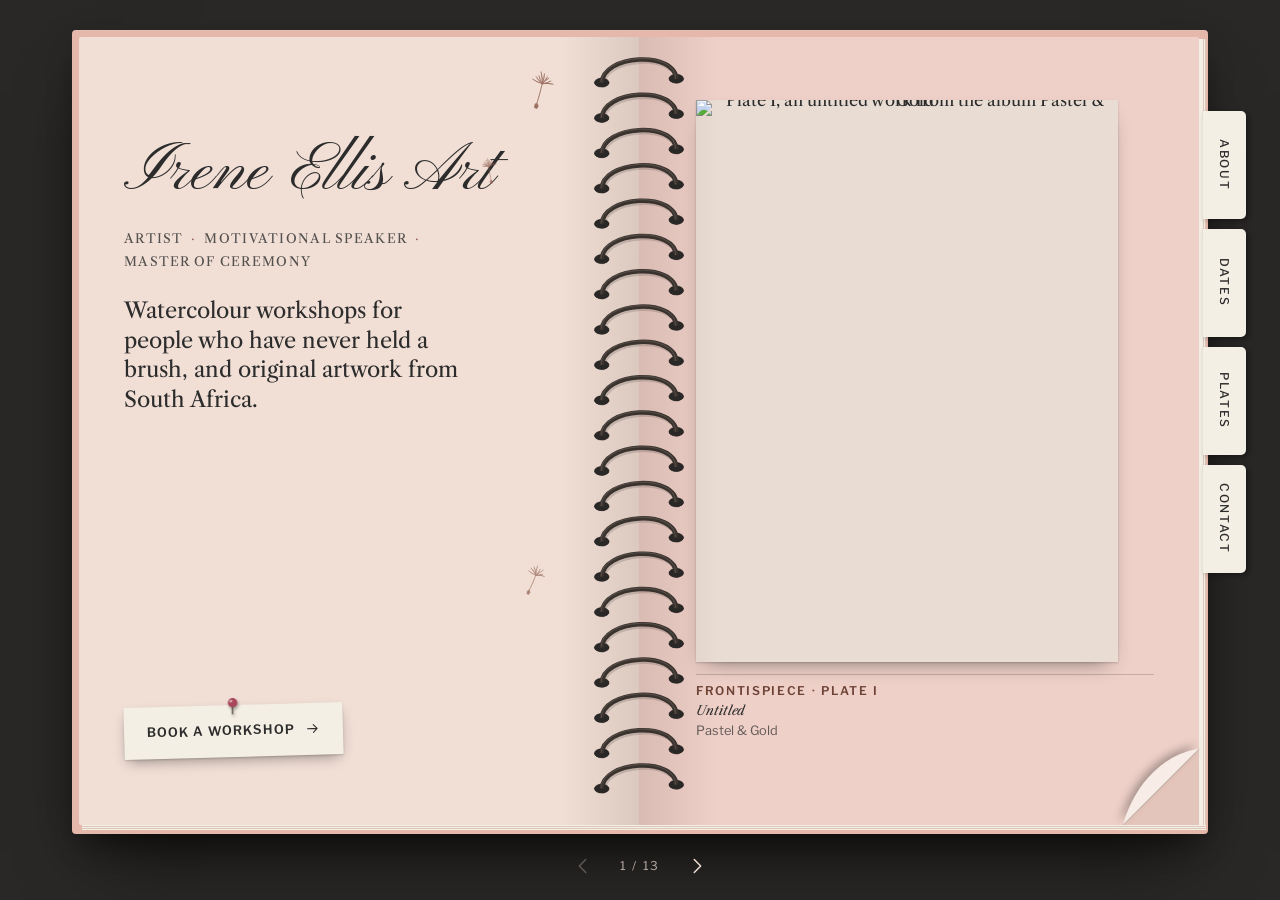
==== index.html @ e1ef3272 "Contact: the Facebook circle shows the card's lettering, not a smudge images/facebook-profile.png is" ====
<!DOCTYPE html>
<html lang="en">
  <head>
    <meta charset="UTF-8" />
    <meta name="viewport" content="width=device-width, initial-scale=1.0" />
    <title>Irene Ellis Art — Watercolour workshops and original art</title>
    <!-- What search engines and link previews show. The description is the
         one line a stranger reads before deciding to click, so it says what
         Irene offers, not just her name. -->
    <meta
      name="description"
      content="Irene Ellis is a South African artist offering beginner-friendly watercolour workshops and original artwork. See upcoming dates and book your place."
    />
    <!-- The browser's own bars take this colour on phones. The site is a
         sketchbook lying on a dark board, so the bars match the board. -->
    <meta name="theme-color" content="#2a2826" />
    <!-- ABSOLUTE ADDRESSES — the canonical link below, and og:url and og:image
         further down, spell out the site's full web address. They have to:
         a sharing preview (WhatsApp, Facebook) is built by another server,
         which cannot resolve a relative path. If the site ever moves to a
         custom domain or another host, change all four (the
         twitter:image copy too). -->
    <link rel="canonical" href="https://xellis-cs.github.io/stiaan-irene-site/" />

    <!-- Link preview card (WhatsApp, Facebook, Instagram DMs, iMessage all read
         these "Open Graph" tags; X/Twitter reads its own copies). The image
         has to be a FULL address — a relative path shows up blank in a chat. -->
    <meta property="og:type" content="website" />
    <meta property="og:site_name" content="Irene Ellis Art" />
    <meta property="og:title" content="Irene Ellis Art — Watercolour workshops and original art" />
    <meta
      property="og:description"
      content="Beginner-friendly watercolour workshops and original artwork by South African artist Irene Ellis. See upcoming dates and book your place."
    />
    <meta property="og:url" content="https://xellis-cs.github.io/stiaan-irene-site/" />
    <meta property="og:image" content="https://xellis-cs.github.io/stiaan-irene-site/images/irene-ellis.jpg" />
    <meta property="og:image:alt" content="Portrait of Irene Ellis" />
    <meta name="twitter:card" content="summary_large_image" />
    <meta name="twitter:title" content="Irene Ellis Art — Watercolour workshops and original art" />
    <meta
      name="twitter:description"
      content="Beginner-friendly watercolour workshops and original artwork by South African artist Irene Ellis."
    />
    <meta name="twitter:image" content="https://xellis-cs.github.io/stiaan-irene-site/images/irene-ellis.jpg" />

    <!-- Browser-tab icon: one dandelion seed (the same shape as the #seed
         symbol below), written straight into the page as an SVG so there is
         no extra file to fetch — and no 404 for a missing favicon.ico. The
         strokes are thicker than the page's so it still reads at 16px. -->
    <link
      rel="icon"
      type="image/svg+xml"
      href="data:image/svg+xml,%3Csvg xmlns='http://www.w3.org/2000/svg' viewBox='0 0 40 56'%3E%3Cg fill='none' stroke='%238f5f50' stroke-width='2.6' stroke-linecap='round'%3E%3Cline x1='20' y1='48' x2='20' y2='20'/%3E%3Cline x1='20' y1='20' x2='5' y2='14.5'/%3E%3Cline x1='20' y1='20' x2='7.4' y2='10.2'/%3E%3Cline x1='20' y1='20' x2='10.8' y2='6.9'/%3E%3Cline x1='20' y1='20' x2='15' y2='4.8'/%3E%3Cline x1='20' y1='20' x2='20' y2='4'/%3E%3Cline x1='20' y1='20' x2='25' y2='4.8'/%3E%3Cline x1='20' y1='20' x2='29.2' y2='6.9'/%3E%3Cline x1='20' y1='20' x2='32.6' y2='10.2'/%3E%3Cline x1='20' y1='20' x2='35' y2='14.5'/%3E%3C/g%3E%3Cellipse cx='20' cy='51' rx='3.4' ry='4.6' fill='%238f5f50'/%3E%3C/svg%3E"
    />

    <!-- Three typefaces, three jobs (see style.css ":root"): Pinyon Script for
         the wordmark and the spread titles, Libre Caslon Text for everything
         that is read, Libre Franklin for the labels and controls. Only the
         weights the page actually uses are asked for. -->
    <link rel="preconnect" href="https://fonts.googleapis.com" />
    <link rel="preconnect" href="https://fonts.gstatic.com" crossorigin />
    <link
      href="https://fonts.googleapis.com/css2?family=Libre+Caslon+Text:ital,wght@0,400;0,700;1,400&family=Libre+Franklin:wght@400;500;600&family=Pinyon+Script&display=swap"
      rel="stylesheet"
    />
    <!-- Plate I is the one picture in the first view, so the browser is told
         about it before any script runs. It is the first file of the first
         album in gallery-data.js; if that list changes, change this too (a
         stale preload only wastes one request, it breaks nothing). -->
    <link rel="preload" as="image" href="images/portfolio/Category%201/download.jpg" />
    <!-- Until book.js has run, only the title spread is drawn. On a slow
         connection the styles can arrive seconds before the scripts, and
         without this every page would paint on top of every other for that
         while. Only pages book.js has not yet marked (no data-state) are
         held back, and only when scripts are on (html.js), so the no-script
         layout below is untouched. -->
    <style>
      .js .page:not([data-state]) { display: none; }
      .js #title .page:not([data-state]) { display: block; }
    </style>
    <link rel="stylesheet" href="style.css" />
    <!-- Marks the page as "JavaScript is on" before anything is drawn. The
         book layout (one spread at a time, pages that turn) only applies to
         html.js; without JavaScript the same pages simply stack down the
         screen as readable content. Doing it here, not in book.js, stops the
         stacked layout flashing for a moment before the book appears. -->
    <script>document.documentElement.classList.add("js");</script>
  </head>
  <body>
    <!-- For keyboard and screen-reader users: the first Tab press offers a
         jump straight to the page index (the tabs). Invisible until focused. -->
    <a class="skip-link" href="#book-index">Skip to the page index</a>

    <!-- ===================================================================
         SHARED DRAWINGS — the shapes drawn once and re-used with <use>:
         · #seed-1/2/3  three dandelion seeds, the only ornament in the book
         · #coilRing  one ring of the wire coil that runs down the gutter
                      (the centre of the open book) on a computer
         · #bindRing  one ring of the coil as seen along the left edge of a
                      single page (phones). Hand-tuned; edit it right here.
         The svg is zero-size so it takes no room on the page.
         =================================================================== -->
    <svg class="defs" width="0" height="0" aria-hidden="true" focusable="false">
      <defs>
        <!-- Three dandelion seeds, each drawn by hand: the filaments curve,
             differ in length and number, and the stems bow a little, so the
             three on the title page are three seeds and not one stamp. -->
        <symbol id="seed-1" viewBox="0 0 40 56" overflow="visible">
          <ellipse cx="20" cy="52" rx="2.3" ry="3.8" transform="rotate(-6 20 52)" />
          <path d="M20,48 Q 20.8,34 20.5,20" />
          <path d="M20.5,20 Q 12.4,19.7 6.2,17.1" />
          <path d="M20.5,20 Q 13.9,17.3 10.2,12.8" />
          <path d="M20.5,20 Q 15.8,15.2 13.4,10.3" />
          <path d="M20.5,20 Q 19.0,11.0 15.1,4.5" />
          <path d="M20.5,20 Q 21.9,12.3 20.2,6.0" />
          <path d="M20.5,20 Q 24.0,14.4 25.1,9.1" />
          <path d="M20.5,20 Q 23.3,14.1 27.4,10.6" />
          <path d="M20.5,20 Q 27.2,17.8 31.3,13.6" />
          <path d="M20.5,20 Q 28.3,16.7 35.3,16.9" />
        </symbol>
        <symbol id="seed-2" viewBox="0 0 40 56" overflow="visible">
          <ellipse cx="20" cy="52" rx="2.3" ry="3.8" transform="rotate(5 20 52)" />
          <path d="M20,48 Q 18.9,34 19.3,20" />
          <path d="M19.3,20 Q 12.8,17.9 7.2,17.8" />
          <path d="M19.3,20 Q 13.7,14.8 7.4,13.7" />
          <path d="M19.3,20 Q 13.7,16.4 10.2,12.2" />
          <path d="M19.3,20 Q 16.5,12.7 11.3,8.7" />
          <path d="M19.3,20 Q 18.8,11.8 15.7,5.7" />
          <path d="M19.3,20 Q 20.6,10.7 19.0,3.1" />
          <path d="M19.3,20 Q 22.4,12.9 22.2,6.5" />
          <path d="M19.3,20 Q 25.0,13.7 27.4,7.0" />
          <path d="M19.3,20 Q 25.9,16.1 29.4,11.0" />
          <path d="M19.3,20 Q 25.6,15.0 32.1,13.7" />
          <path d="M19.3,20 Q 28.0,16.9 35.5,16.5" />
        </symbol>
        <symbol id="seed-3" viewBox="0 0 40 56" overflow="visible">
          <ellipse cx="20" cy="52" rx="2.3" ry="3.8" transform="rotate(-3 20 52)" />
          <path d="M20,48 Q 21.4,34 20.8,20" />
          <path d="M20.8,20 Q 12.7,20.6 6.5,17.6" />
          <path d="M20.8,20 Q 15.2,13.9 8.7,11.8" />
          <path d="M20.8,20 Q 18.1,12.2 12.8,7.9" />
          <path d="M20.8,20 Q 17.8,11.6 17.6,4.2" />
          <path d="M20.8,20 Q 24.4,13.7 24.1,7.6" />
          <path d="M20.8,20 Q 26.4,13.4 29.5,7.0" />
          <path d="M20.8,20 Q 27.3,18.4 31.0,14.2" />
          <path d="M20.8,20 Q 28.3,16.4 35.2,16.4" />
        </symbol>
        <!-- The pin that holds a paper slip: a rose-red head with a catch
             of light, and the needle. Used on the title page's slip, the back
             page's slip and the booking slip, so all three are one object.
             (Its colours are set by the styles on .slip__pin / .loose__pin;
             the parts inside are reached through the inherited fill/stroke
             and the classes written here.) -->
        <symbol id="pin" viewBox="0 0 24 24" overflow="visible">
          <circle class="pin__head" cx="12" cy="9" r="5.5" />
          <circle class="pin__light" cx="10" cy="7.2" r="1.6" />
          <line class="pin__needle" x1="12" y1="14.5" x2="12" y2="22" />
        </symbol>
        <!-- One turn of the spiral: a punched hole in each page, through to
             the dark board, and the charcoal wire arching over the gutter
             between them and down into each hole. The wire leaves the left
             hole a little lower than it enters the right one, so a column of
             these reads as one continuous helix. -->
        <symbol id="coilRing" viewBox="0 0 120 40" overflow="visible">
          <defs>
            <!-- the lower lip of each hole, drawn again over the wire -->
            <clipPath id="holeLipL"><rect x="13" y="25" width="18" height="6" /></clipPath>
            <clipPath id="holeLipR"><rect x="89" y="21" width="18" height="6" /></clipPath>
          </defs>
          <!-- the wire's shadow on the paper (under the holes, so none of it
               falls across them) -->
          <path d="M22,26 C 22,-4 98,-8 98,22" transform="translate(1.2,2.2)" fill="none" stroke="#000" stroke-width="4.6" stroke-linecap="round" opacity="0.14" />
          <!-- the punched holes: through the paper to the dark board, with a
               hair of shade where the paper's edge turns down -->
          <ellipse class="coil-hole" cx="22" cy="25" rx="7.5" ry="4.6" fill="#2a2826" />
          <ellipse class="coil-hole" cx="98" cy="21" rx="7.5" ry="4.6" fill="#2a2826" />
          <ellipse class="coil-rim" cx="22" cy="25" rx="7.5" ry="4.6" fill="none" stroke="#000" stroke-width="1" opacity="0.35" />
          <ellipse class="coil-rim" cx="98" cy="21" rx="7.5" ry="4.6" fill="none" stroke="#000" stroke-width="1" opacity="0.35" />
          <!-- the wire, arching over the gutter and down into each hole -->
          <path class="coil-wire" d="M22,26 C 22,-4 98,-8 98,22" fill="none" stroke="#3a322d" stroke-width="4.6" stroke-linecap="round" />
          <path class="coil-light" d="M22,26 C 22,-4 98,-8 98,22" fill="none" stroke="#6b615b" stroke-width="1.2" stroke-linecap="round" opacity="0.55" transform="translate(-0.6,-1)" />
          <!-- the holes' lower lips over the wire: it goes down into the
               hole and is gone behind the page -->
          <ellipse class="coil-hole" cx="22" cy="25" rx="7.5" ry="4.6" fill="#2a2826" clip-path="url(#holeLipL)" />
          <ellipse class="coil-hole" cx="98" cy="21" rx="7.5" ry="4.6" fill="#2a2826" clip-path="url(#holeLipR)" />
        </symbol>
        <!-- The edge-on ring for a single page: the hole and the wire that
             runs off the edge of the page (it is clipped there). Drawn for a
             right-hand edge; the phone layout flips it for the left edge. -->
        <symbol id="bindRing" viewBox="0 0 150 66" overflow="visible">
          <defs>
            <clipPath id="aboveBottom">
              <rect x="-40" y="-40" width="240" height="89.6" />
            </clipPath>
            <clipPath id="bindLip"><rect x="44" y="42" width="28" height="10" /></clipPath>
          </defs>
          <g clip-path="url(#aboveBottom)">
            <path d="M150,24 A 54 54 0 0 0 58,44" transform="translate(1.4,2.4)" fill="none" stroke="#000" stroke-width="5" stroke-linecap="round" opacity="0.08" />
            <ellipse class="coil-hole" cx="58.0" cy="42.0" rx="11.8" ry="7.6" fill="#2a2826" />
            <ellipse class="coil-rim" cx="58.0" cy="42.0" rx="11.8" ry="7.6" fill="none" stroke="#000" stroke-width="1" opacity="0.35" />
            <path class="coil-wire" d="M150,24 A 54 54 0 0 0 58,44" fill="none" stroke="#3a322d" stroke-width="5" stroke-linecap="round" />
            <ellipse class="coil-hole" cx="58.0" cy="42.0" rx="11.8" ry="7.6" fill="#2a2826" clip-path="url(#bindLip)" />
          </g>
        </symbol>
      </defs>
    </svg>

    <!-- ===================================================================
         THE BOARD AND THE BOOK
         The dark board fills the window. On it lies ONE ring-bound
         sketchbook, open flat. Each <section class="spread"> is a pair of
         facing pages; each <article class="page"> is one page. book.js shows
         one spread at a time on a computer and one page at a time on a phone,
         and turns them. All the WORDS are in this file from the start, so
         search engines and screen readers get them, and so do visitors with
         JavaScript switched off (for them the pages simply stack down the
         screen). The PICTURES are not: plates.js draws every plate from the
         list in gallery-data.js, so without scripts a plate page shows a note
         instead, and booking (which saves to the database) needs scripts too
         — the no-script line under the dates offers email instead.
         =================================================================== -->
    <div class="board">
      <main class="book" id="main" data-book aria-label="Irene Ellis's sketchbook">
        <!-- The pages. book.js gives every page a folio (page number) at its
             foot and keeps the pages not on show inert and hidden. -->
        <div class="book__pages" data-pages>

          <!-- ============ SPREAD 1 · TITLE ============ -->
          <section class="spread" id="title" data-spread data-title="Title">
            <article class="page page--left page--title" data-page>
              <div class="page__body page__body--scroll">
                <!-- The ornament: a few seeds, drawn in the margin -->
                <svg class="seed seed--a" viewBox="0 0 40 56" aria-hidden="true"><use href="#seed-1" /></svg>
                <svg class="seed seed--b" viewBox="0 0 40 56" aria-hidden="true"><use href="#seed-2" /></svg>
                <svg class="seed seed--c" viewBox="0 0 40 56" aria-hidden="true"><use href="#seed-3" /></svg>
                <h1 class="wordmark" tabindex="-1">Irene Ellis Art</h1>
                <ul class="roles" aria-label="Irene's roles">
                  <li>Artist</li>
                  <li>Motivational Speaker</li>
                  <li>Master of Ceremony</li>
                </ul>
                <!-- The one line that says what a visitor can actually DO here.
                     The roles above are who Irene is; this is what she offers. -->
                <p class="offer">
                  Watercolour workshops for people who have never held a brush,
                  and original artwork from South Africa.
                </p>
                <!-- THE PRIMARY ACTION: a paper slip pinned to the page. It
                     links to the dates themselves (#workshop-dates): on a
                     computer that is the Programme spread, on a phone the
                     dates page itself. book.js turns the pages to get there
                     instead of jumping. -->
                <a class="slip" href="#workshop-dates">
                  <svg class="slip__pin" viewBox="0 0 24 24" aria-hidden="true"><use href="#pin" /></svg>
                  <span class="slip__label">Book a workshop</span>
                  <svg class="slip__arrow" viewBox="0 0 24 24" aria-hidden="true">
                    <path d="M4 12h15M13 6l6 6-6 6" />
                  </svg>
                </a>
              </div>
            </article>
            <article class="page page--right" data-page>
              <div class="page__body page__body--plate">
                <!-- Plate I, the frontispiece. plates.js draws the picture and
                     its label from gallery-data.js (the first file of the
                     first album), so the list there stays the only place that
                     says which pictures exist. -->
                <div class="plate-slot" data-plate-album="Pastel &amp; Gold" data-plate-index="0" data-plate-role="frontispiece">
                  <noscript><p class="plate-noscript">The plates show when JavaScript is switched on.</p></noscript>
                </div>
              </div>
            </article>
          </section>

          <!-- ============ SPREAD 2 · THE ARTIST ============ -->
          <section class="spread" id="artist" data-spread data-title="The artist">
            <article class="page page--left" data-page>
              <div class="page__body">
                <h2 class="spread-title" tabindex="-1">The artist</h2>
                <!-- Irene's portrait, hung like one of the plates. The file
                     is a tall photo; the frame shows it whole. -->
                <figure class="plate plate--portrait">
                  <img
                    class="plate__img"
                    src="images/irene-ellis.jpg"
                    alt="Irene Ellis, in a mustard headscarf and a turquoise denim jacket, leaning on a wooden lectern with mountains behind her"
                    width="562"
                    height="1000"
                    loading="lazy"
                    decoding="async"
                  />
                  <figcaption class="label">
                    <span class="label__line label__line--strong">Irene Ellis</span>
                    <span class="label__line">Artist · Motivational Speaker · Master of Ceremony</span>
                    <span class="label__line label__line--quiet">Painting since 2017</span>
                  </figcaption>
                </figure>
              </div>
            </article>
            <article class="page page--right" data-page>
              <div class="page__body page__body--scroll" aria-labelledby="story">
                <h2 class="page-title" id="story" tabindex="-1">My art story</h2>
                <div class="story">
                  <p class="story__lead">All I have ever really wanted to be is an artist.</p>
                  <p>
                    So many things — and so many years — stood in my way. But in 2017,
                    I finally felt brave enough to grab hold of my dream and make it
                    happen. Art is so much more to me than simply creating.
                  </p>
                  <blockquote class="story__quote">
                    Every stroke of a brush and every line from my pencil speaks of my
                    journey.
                  </blockquote>
                  <p>
                    More than that, it is a testimony to God giving me the desire of my
                    heart. In my artist's heart, I can see Him cheering me on,
                    encouraging me, and gently pushing me beyond my own limits so that
                    I can create on the level He has set out for me.
                  </p>
                  <p>
                    No two artists create from the same place. Just like the quote by
                    Paul Avellino says, no one sees the rainbow in exactly the same
                    way. The angle, the light, the colours — they are all shaped by
                    where we stand. The same is true of art.
                  </p>
                  <p>
                    No one else can create from my perspective, my experiences, my
                    journey, or my faith. And perhaps that is what makes art so
                    beautiful — every piece carries a little of the artist's soul and a
                    glimpse of the unique way they see the world.
                  </p>
                </div>
              </div>
            </article>
          </section>

          <!-- ============ SPREAD 3 · PROGRAMME ============ -->
          <section class="spread" id="programme" data-spread data-title="Programme">
            <article class="page page--left" data-page>
              <div class="page__body page__body--scroll">
                <h2 class="spread-title" tabindex="-1">Programme</h2>
                <p class="intro">
                  Learn watercolour from the very first wash. Irene's workshops
                  are made for beginners — no experience needed — in small groups
                  with time for everyone. Pick a date to book your place.
                </p>
                <!-- Phones only: here the dates are one page on, so say so
                     rather than asking for a date that is not in view. -->
                <p class="next-page">The dates are on the next page.</p>
                <!-- VENUE AND COST — Stiaan: fill these in once Irene confirms
                     them. Replace the sentence below with something like
                     "At <venue>, <town> · R<amount> per person, materials
                     included". Until then it says honestly that both come with
                     the booking, rather than guessing. -->
                <p class="note">
                  Venue and cost are confirmed with you when you book.
                </p>
                <h3 class="small-title">What to expect</h3>
                <ul class="expect">
                  <li>
                    <strong>Beginners welcome.</strong>
                    Irene starts at the very beginning and goes at the group's pace.
                    If you have never held a brush, this is for you.
                  </li>
                  <li>
                    <strong>Small groups.</strong>
                    A handful of people at a time, so there is room for your questions
                    and a hand when you need one.
                  </li>
                  <li>
                    <strong>Materials made simple.</strong>
                    When you book, Irene tells you what to bring and what will be
                    waiting for you on the day.
                  </li>
                </ul>

                <!-- "Be the first to hear": one email field, the second thing
                     a visitor can do here, so it sits on this page where it is
                     in view without scrolling (the dates page may run long).
                     Saved to the notify_list table (notify.js,
                     supabase-setup.sql); Irene reads the list in /admin.
                     data-source is stored with the address, saying which form
                     it came from. -->
                <form class="notify" id="notify" data-notify-form data-source="workshop-dates" novalidate>
                  <h3 class="small-title">Be the first to hear about new dates</h3>
                  <p class="notify__text">
                    Just a note when new dates go up, no newsletter.
                  </p>
                  <div class="notify__row">
                    <label class="field-label" for="notify-email">Email address</label>
                    <div class="notify__controls">
                      <input
                        class="field"
                        id="notify-email"
                        type="email"
                        name="email"
                        inputmode="email"
                        autocomplete="email"
                        required
                      />
                      <!-- a trap for bots: people never see this field (it sits off
                           screen, out of the tab order), so anything typed into it
                           means the sender was a script. Its name is deliberately
                           meaningless — a name like "website" gets filled in by
                           browsers' autofill, which would drop real sign-ups. -->
                      <input class="trap" type="text" name="iea_extra_field" tabindex="-1" autocomplete="off" aria-hidden="true" aria-label="Leave this field empty" />
                      <button type="submit" class="button notify__submit">Notify me</button>
                    </div>
                  </div>
                  <p class="notify__status status" id="notify-status" role="status" aria-live="polite"></p>
                </form>
              </div>
            </article>
            <article class="page page--right" data-page>
              <div class="page__body page__body--scroll">
                <!-- id="workshop-dates" is what content.js looks for when it
                     redraws the months from the database; keep it on the
                     element that holds .workshops__grid. -->
                <div id="workshop-dates">
                  <h2 class="page-title" tabindex="-1">Workshop dates</h2>
                  <!-- Up to four months, each listing its dates one per line:
                       day, weekday, time and the topic. A date is a real
                       button; pressing it opens the booking slip (book.js
                       shows it, signup.js fills and saves it). The grid is
                       EMPTY here on purpose: content.js fills it with whatever
                       Irene last saved in /admin. Never type sample dates in
                       here — a visitor would read them as real. Until the
                       dates arrive (or if none are saved) the one paragraph
                       below is what shows. -->
                  <div class="workshops__grid">
                    <p class="workshops__empty" data-workshops-empty>
                      Irene has not announced the next dates yet. Leave your
                      email under <a href="#notify">“Be the first to hear”</a>
                      and she will tell you first.
                    </p>
                  </div>
                  <!-- Without JavaScript the dates cannot load and a date
                       button cannot open the slip, so booking goes by email
                       (the address is the site's own contact address). -->
                  <noscript>
                    <p class="workshops__empty">
                      To book, email
                      <a href="mailto:ireneellisart613@gmail.com">ireneellisart613@gmail.com</a>
                      with the date you would like.
                    </p>
                  </noscript>
                </div>
              </div>
            </article>
          </section>

          <!-- ============ SPREADS 4–12 · THE PLATES ============
               Three spreads per album, as a catalogue paces them: this
               section is the album's TITLE spread (its name and one line on
               the left, its first plate full to the margins on the right),
               and plates.js then builds two more spreads straight after it,
               each holding two plates at full size (plates 2|3 and 4|5), with
               ids plates-N-2 and plates-N-3. book.js reads the spreads from
               the page, so folios, hashes, tabs and the phone's one-page-at-
               a-time mode all follow by themselves. The album NAMES are the
               keys of the GALLERY map in gallery-data.js — change them there
               and here together, or the spread comes up empty. The one-line
               description under each title is written here; the "Plates I to
               V" line is filled in by plates.js from the list. MEDIUM:
               unknown. Irene has not said what each piece is made with, so
               the labels carry no medium line; ask her per plate, then add
               data-medium per PLATE (not per album) and re-enable the line in
               plates.js. No sizes or years either — they are not known. -->
          <section class="spread" id="plates-1" data-spread data-title="Pastel &amp; Gold">
            <article class="page page--left" data-page>
              <div class="page__body page__body--album">
                <h2 class="spread-title" tabindex="-1">Pastel <span class="amp">&amp;</span> Gold</h2>
                <p class="album-desc">Faces and fairies in colour on black paper, with gold leaf</p>
                <p class="album-range" data-plate-range data-plate-album="Pastel &amp; Gold"></p>
                <!-- booking stays one gesture away, in the folio's quiet voice -->
                <p class="turn-back album-cta">Like what you see? <a href="#workshop-dates">See the workshop dates.</a></p>
              </div>
            </article>
            <article class="page page--right" data-page>
              <div class="page__body page__body--plate">
                <div class="plate-slot" data-plate-album="Pastel &amp; Gold" data-plate-index="0" data-plate-role="hero">
                  <noscript><p class="plate-noscript">The plates show when JavaScript is switched on.</p></noscript>
                </div>
              </div>
            </article>
          </section>

          <section class="spread" id="plates-2" data-spread data-title="Flora &amp; Fauna">
            <article class="page page--left" data-page>
              <div class="page__body page__body--album">
                <h2 class="spread-title" tabindex="-1">Flora <span class="amp">&amp;</span> Fauna</h2>
                <p class="album-desc">Proteas, leaves and creatures</p>
                <p class="album-range" data-plate-range data-plate-album="Flora &amp; Fauna"></p>
                <!-- booking stays one gesture away, in the folio's quiet voice -->
                <p class="turn-back album-cta">Like what you see? <a href="#workshop-dates">See the workshop dates.</a></p>
              </div>
            </article>
            <article class="page page--right" data-page>
              <div class="page__body page__body--plate">
                <div class="plate-slot" data-plate-album="Flora &amp; Fauna" data-plate-index="0" data-plate-role="hero">
                  <noscript><p class="plate-noscript">The plates show when JavaScript is switched on.</p></noscript>
                </div>
              </div>
            </article>
          </section>

          <section class="spread" id="plates-3" data-spread data-title="Graphite Studies">
            <article class="page page--left" data-page>
              <div class="page__body page__body--album">
                <h2 class="spread-title" tabindex="-1">Graphite Studies</h2>
                <p class="album-desc">Close-up studies in graphite</p>
                <p class="album-range" data-plate-range data-plate-album="Graphite Studies"></p>
                <!-- booking stays one gesture away, in the folio's quiet voice -->
                <p class="turn-back album-cta">Like what you see? <a href="#workshop-dates">See the workshop dates.</a></p>
              </div>
            </article>
            <article class="page page--right" data-page>
              <div class="page__body page__body--plate">
                <div class="plate-slot" data-plate-album="Graphite Studies" data-plate-index="0" data-plate-role="hero">
                  <noscript><p class="plate-noscript">The plates show when JavaScript is switched on.</p></noscript>
                </div>
              </div>
            </article>
          </section>

          <!-- ============ SPREAD 13 · CONTACT ============ -->
          <section class="spread" id="contact" data-spread data-title="Contact">
            <article class="page page--left" data-page>
              <div class="page__body page__body--scroll">
                <h2 class="spread-title" tabindex="-1">Get in touch</h2>
                <p class="intro">
                  Write to Irene about a workshop, a painting, or speaking at
                  your event. Your message goes straight to her.
                </p>
                <!-- The message form. contact.js saves a message to the
                     `messages` table (supabase-setup.sql); Irene reads them in
                     /admin. -->
                <form class="message" data-contact-form novalidate aria-label="Send Irene a message">
                  <div class="message__row">
                    <div class="group">
                      <label class="field-label" for="contact-name">Name</label>
                      <input class="field" id="contact-name" type="text" name="name" autocomplete="given-name" autocapitalize="words" required />
                    </div>
                    <div class="group">
                      <label class="field-label" for="contact-surname">Surname <span class="field-label__opt">(optional)</span></label>
                      <input class="field" id="contact-surname" type="text" name="surname" autocomplete="family-name" autocapitalize="words" />
                    </div>
                  </div>
                  <div class="group">
                    <label class="field-label" for="contact-email">Your email address</label>
                    <input class="field" id="contact-email" type="email" name="email" inputmode="email" autocomplete="email" required />
                  </div>
                  <div class="group">
                    <label class="field-label" for="contact-message">Message</label>
                    <textarea class="field field--message" id="contact-message" name="message" rows="5" required></textarea>
                  </div>
                  <!-- a trap for bots: off screen and out of the tab order, so
                       people never see it. Meaningless name on purpose:
                       autofill recognises names like "website" and would fill
                       it, dropping real messages. -->
                  <input class="trap" type="text" name="iea_extra_field" tabindex="-1" autocomplete="off" aria-hidden="true" aria-label="Leave this field empty" />
                  <div class="message__foot">
                    <p class="contact__status status" id="contact-status" role="status" aria-live="polite"></p>
                    <button type="submit" class="button">Send message</button>
                  </div>
                </form>
              </div>
            </article>
            <article class="page page--right" data-page>
              <div class="page__body page__body--scroll">
                <h2 class="page-title" tabindex="-1">Elsewhere</h2>
                <ul class="social">
                  <li>
                    <a class="social__link" href="https://www.facebook.com/ireneellisart613" target="_blank" rel="noopener">
                      <!-- the Facebook picture is a two-panel card: the circle
                           shows its left panel (the "Irene Ellis Art" lettering
                           over her portrait), not the whole card shrunk to a
                           smudge; see .social__pic--card in style.css -->
                      <span class="social__pic social__pic--card">
                        <img src="images/facebook-profile.png" alt="" width="147" height="147" loading="lazy" decoding="async" />
                      </span>
                      <span class="social__text">
                        <span class="social__where">Facebook</span>
                        <span class="social__name">Irene Ellis ART</span>
                      </span>
                    </a>
                  </li>
                  <li>
                    <a class="social__link" href="https://www.instagram.com/ireneellisart/" target="_blank" rel="noopener">
                      <img class="social__pic" src="images/instagram-profile.png" alt="" width="147" height="147" loading="lazy" decoding="async" />
                      <span class="social__text">
                        <span class="social__where">Instagram</span>
                        <span class="social__name">ireneellisart</span>
                      </span>
                    </a>
                  </li>
                </ul>
                <!-- The back page repeats the invitation: the same pinned slip
                     as the title page, so the last thing a visitor can do is
                     the thing the book is for. -->
                <p class="turn-back">Looking for a date?</p>
                <a class="slip slip--back" href="#workshop-dates">
                  <svg class="slip__pin" viewBox="0 0 24 24" aria-hidden="true"><use href="#pin" /></svg>
                  <span class="slip__label">Book a workshop</span>
                  <svg class="slip__arrow" viewBox="0 0 24 24" aria-hidden="true">
                    <path d="M4 12h15M13 6l6 6-6 6" />
                  </svg>
                </a>
                <!-- The colophon — the small print at the back of a catalogue.
                     (The Admin link is on the folio line of this page: book.js
                     puts it there, out of the reading column.) -->
                <footer class="colophon">
                  <p>© 2026 Irene Ellis Art</p>
                  <p>
                    Fifteen plates in three albums, photographs of Irene's own
                    work. She has not yet titled them, so each is listed as
                    untitled with its plate number.
                  </p>
                  <p>Set in Pinyon Script, Libre Caslon Text and Libre Franklin.</p>
                </footer>
              </div>
            </article>
          </section>
        </div>

        <!-- The wire coil down the gutter. book.js fills it with <use> copies
             of #coilRing (or #bindRing on a phone) to match the book's height. -->
        <div class="coil" aria-hidden="true">
          <svg class="coil__svg" preserveAspectRatio="xMidYMin meet"></svg>
        </div>

        <!-- The lifted page corners: the one on the right page turns forward,
             the one on the left page turns back. Both are buttons. -->
        <button type="button" class="corner corner--next" data-turn="1" aria-label="Turn the page">
          <svg viewBox="0 0 72 72" aria-hidden="true">
            <!-- the page underneath, showing where the corner has lifted -->
            <polygon class="corner__under" points="72,0 72,72 0,72" />
            <!-- the lifted corner itself, curling back over the page -->
            <path class="corner__flap" d="M0,72 L72,0 C 50,2 14,22 0,72 Z" />
            <path class="corner__crease" d="M0,72 L72,0" />
          </svg>
        </button>
        <button type="button" class="corner corner--prev" data-turn="-1" aria-label="Turn back a page">
          <svg viewBox="0 0 72 72" aria-hidden="true">
            <polygon class="corner__under" points="0,0 0,72 72,72" />
            <path class="corner__flap" d="M72,72 L0,0 C 22,2 58,22 72,72 Z" />
            <path class="corner__crease" d="M72,72 L0,0" />
          </svg>
        </button>
      </main>

      <!-- ===================================================================
           THE INDEX — fore-edge tabs down the right side of the book on a
           computer; a slim strip along the bottom on a phone. Each tab is a
           link to a spread; book.js turns the pages to get there. The arrows
           turn one page at a time.
           =================================================================== -->
      <div class="index">
        <nav class="tabs" id="book-index" aria-label="Page index" tabindex="-1">
          <a class="tab" href="#artist">About</a>
          <a class="tab" href="#programme">Dates</a>
          <a class="tab" href="#plates-1">Plates</a>
          <a class="tab" href="#contact">Contact</a>
        </nav>
        <div class="turnbar">
          <button type="button" class="arrow arrow--prev" data-turn="-1" aria-label="Previous page">
            <svg viewBox="0 0 24 24" aria-hidden="true"><path d="M15 5l-7 7 7 7" /></svg>
          </button>
          <p class="turnbar__count" data-count aria-hidden="true"></p>
          <button type="button" class="arrow arrow--next" data-turn="1" aria-label="Next page">
            <svg viewBox="0 0 24 24" aria-hidden="true"><path d="M9 5l7 7-7 7" /></svg>
          </button>
        </div>
      </div>

      <!-- What a screen reader hears after each turn: "Page 3 of 7, Programme" -->
      <p class="visually-hidden" aria-live="polite" data-announce></p>
    </div>

    <!-- ===================================================================
         THE BOOKING SLIP — a loose sheet laid over the book when a workshop
         date is pressed. A native <dialog>: the browser keeps the Tab key
         inside it, Escape closes it, and focus goes back to the date button.
         signup.js fills the chip with the date that was clicked, checks the
         fields and saves the booking (the row is exactly name, surname, phone,
         attendees, workshop_month, workshop_date, workshop_topic).
         =================================================================== -->
    <dialog class="loose loose--slip" data-booking aria-labelledby="signup-title">
      <!-- the same pin as the title page's slip holds this sheet -->
      <svg class="loose__pin" viewBox="0 0 24 24" aria-hidden="true"><use href="#pin" /></svg>
      <button type="button" class="loose__close" data-booking-close aria-label="Close the booking slip">
        <svg viewBox="0 0 24 24" aria-hidden="true"><path d="M6 6l12 12M18 6L6 18" /></svg>
      </button>
      <form class="signup" novalidate aria-labelledby="signup-title">
        <div class="signup__head">
          <h3 class="signup__title" id="signup-title">Book your place</h3>
          <!-- Which date was picked, restated so nobody books the wrong
               day. signup.js writes the parts in from the clicked button. -->
          <p class="signup__chip" data-signup-chip>
            <span class="signup__chip-day" data-chip-day></span>
            <span class="signup__chip-when" data-chip-when></span>
            <span class="signup__chip-topic" data-chip-topic></span>
          </p>
        </div>

        <div class="signup__fields" data-signup-fields>
          <div class="group">
            <label class="field-label" for="signup-name">Name</label>
            <input class="field signup__field" id="signup-name" name="name" type="text" autocomplete="given-name" autocapitalize="words" required aria-describedby="signup-name-hint" />
            <p class="hint" id="signup-name-hint" role="alert"></p>
          </div>
          <div class="group">
            <label class="field-label" for="signup-surname">Surname</label>
            <input class="field signup__field" id="signup-surname" name="surname" type="text" autocomplete="family-name" autocapitalize="words" required aria-describedby="signup-surname-hint" />
            <p class="hint" id="signup-surname-hint" role="alert"></p>
          </div>
          <div class="group">
            <label class="field-label" for="signup-phone">Cellphone number</label>
            <input class="field signup__field" id="signup-phone" name="phone" type="tel" inputmode="tel" autocomplete="tel" placeholder="e.g. 082 123 4567" required aria-describedby="signup-phone-hint" />
            <p class="hint" id="signup-phone-hint" role="alert"></p>
          </div>
          <div class="group">
            <label class="field-label" for="signup-attendees">How many people</label>
            <!-- A stepper: minus, the number, plus. The number is a real
                 input so it can still be typed into; 1 to 6 per booking. -->
            <div class="stepper">
              <button type="button" class="stepper__btn" data-step="-1" aria-label="One fewer person">
                <svg viewBox="0 0 24 24" aria-hidden="true"><path d="M5 12h14" /></svg>
              </button>
              <input class="field stepper__count signup__field" id="signup-attendees" name="attendees" type="number" inputmode="numeric" min="1" max="6" value="1" aria-describedby="signup-attendees-hint" />
              <button type="button" class="stepper__btn" data-step="1" aria-label="One more person">
                <svg viewBox="0 0 24 24" aria-hidden="true"><path d="M12 5v14M5 12h14" /></svg>
              </button>
            </div>
            <p class="hint" id="signup-attendees-hint">Up to 6 per booking</p>
          </div>
        </div>

        <div class="signup__foot" data-signup-foot>
          <p class="signup__status status" role="status" aria-live="polite"></p>
          <button type="submit" class="button signup__submit">Book my place</button>
        </div>

        <!-- Shown instead of the fields once the booking has saved -->
        <div class="signup__done" data-signup-done hidden tabindex="-1">
          <p class="signup__done-title">Your request is in</p>
          <p class="signup__done-text" data-done-text></p>
          <p class="signup__done-next">
            Irene will be in touch on the number you gave to confirm the
            venue, the cost and what to bring. No payment is taken through
            this website.
          </p>
          <div class="signup__done-actions">
            <button type="button" class="button signup__submit" data-booking-close>Done</button>
            <button type="button" class="button button--quiet" data-signup-again>Book another date</button>
          </div>
        </div>
      </form>
    </dialog>

    <!-- ===================================================================
         A LOOSE PRINT — pressing a plate lifts it off the page to look at on
         its own. Also a <dialog>. plates.js fills the picture and label, and
         the two arrows step through the same album; Escape puts it back.
         =================================================================== -->
    <dialog class="loose loose--print" data-print aria-label="A plate, enlarged">
      <button type="button" class="loose__close loose__close--dark" data-print-close aria-label="Put the print back">
        <svg viewBox="0 0 24 24" aria-hidden="true"><path d="M6 6l12 12M18 6L6 18" /></svg>
      </button>
      <figure class="print" data-print-figure>
        <!-- plates.js puts the picture in here when a plate is pressed -->
        <figcaption class="label" data-print-label></figcaption>
      </figure>
      <div class="print__nav">
        <button type="button" class="arrow arrow--print" data-print-step="-1" aria-label="Previous plate in this album">
          <svg viewBox="0 0 24 24" aria-hidden="true"><path d="M15 5l-7 7 7 7" /></svg>
        </button>
        <p class="print__count" data-print-count></p>
        <button type="button" class="arrow arrow--print" data-print-step="1" aria-label="Next plate in this album">
          <svg viewBox="0 0 24 24" aria-hidden="true"><path d="M9 5l7 7-7 7" /></svg>
        </button>
      </div>
    </dialog>

    <!-- the database connection, shared with the admin page -->
    <script src="config.js"></script>
    <!-- gallery-data.js (the shared image lists) must load before plates.js,
         which reads window.GALLERY to draw every plate. -->
    <script src="gallery-data.js"></script>
    <script src="plates.js"></script>
    <script src="book.js"></script>
    <script src="content.js"></script>
    <script src="signup.js"></script>
    <script src="notify.js"></script>
    <script src="contact.js"></script>
  </body>
</html>
---- style.css ----
/* ============================================================
   IRENE ELLIS ART — the sketchbook
   The site is ONE ring-bound sketchbook, open flat on a dark board,
   paged like an exhibition catalogue. index.html holds the pages;
   book.js turns them; this file is the paper, the ink and the furniture.
   ============================================================ */

/* ---------- Brand palette and the few numbers everything shares ---------- */
:root {
  --color-pink: #eed0c8; /* the right-hand pages */
  --color-blush: #f1dfd6; /* the left-hand pages */
  --color-rose: #e6b8ab; /* the endpaper: the cover's rim around the pages */
  --color-tan: #f4efe4; /* the fore-edges, the tabs, the paper slips */
  --color-white: #fdfdfd; /* form fields */
  --color-text: #2c2c2c; /* all readable copy */
  /* The accent used to be #bb8b79. Measured against the pink backgrounds it
     only reached 1.7–2.3:1 — too faint to read as text (WCAG asks for 4.5:1
     for small text, 3:1 for lines and big text). Darkened along the same hue
     so it still reads as "dusty rose", just deeper: 5.3:1 on white, 3.7–4.7:1
     on the papers — enough for RULES and big numerals, not for small text. */
  --color-accent: #8f5f50;
  /* The same rose, deep enough for SMALL text: plate numbers and labels.
     Measured 5.8:1 on pink, 6.5:1 on blush, 7.3:1 on tan, 4.7:1 on rose. */
  --color-accent-ink: #6e4336;
  /* The edge of a form field and the stepper: the accent rose. A hairline
     of charcoal at 0.3 alpha only reached 1.7:1 on the pink and 1.8:1 on
     the tan slip — a low-vision visitor on a sunlit phone could not see
     where a field was until they tapped it (WCAG 1.4.11 asks 3:1 for
     control boundaries). Measured: 3.7:1 on pink, 4.2:1 on blush, 4.7:1
     on tan, 5.3:1 against the field's own white. */
  --color-field-edge: var(--color-accent);
  /* Softer charcoals for small captions. Both checked to pass 4.5:1 on every
     paper they sit on (soft: 5.7:1 on pink; muted: 4.6:1 on pink). */
  --color-ink-soft: rgba(44, 44, 44, 0.8);
  --color-ink-muted: rgba(44, 44, 44, 0.72);
  --color-dark: #2a2826; /* the board the book lies on */
  --color-dark-2: #38332f; /* a lighter board tone: hover on dark buttons */
  --color-red: #a8465a; /* the rose-red: focus rings, the pin, the close X */
  --color-error: #8c2f41; /* the rose-red deep enough to READ: 5.6:1 on pink */
  --color-placeholder: #6f6460; /* 5.6:1 on the white fields */
  --color-light: #f1dfd6; /* text on the board */
  --color-light-muted: rgba(241, 223, 214, 0.72); /* 6.7:1 on the board */

  /* --- Type roles — three families, three jobs ---
     display: Pinyon Script, for the wordmark and the spread titles ONLY
     serif:   Libre Caslon Text, for everything that is read: the story,
              the offer, the dates, the catalogue "Untitled" lines. Caslon
              is the book face: it has set gallery catalogues for a century.
     ui:      Libre Franklin, for labels, folios, tabs, fields and buttons.
              A Franklin Gothic is what museum wall labels are set in.
     (EB Garamond and Inter did these jobs in the earlier, scrolling site.) */
  --font-display: "Pinyon Script", cursive;
  --font-serif: "Libre Caslon Text", "Iowan Old Style", Georgia, serif;
  --font-ui: "Libre Franklin", "Franklin Gothic Medium", "Helvetica Neue", Arial, sans-serif;
  /* (the served Libre Franklin has no tabular figures — tnum — so only the
     Caslon day numbers can be asked to line up; asking Franklin does nothing) */

  /* --- The book's size ---
     The board keeps a margin all round (--board-pad) and room at the sides
     for the tabs (--board-side) and at the foot for the arrows. The book is
     an A4 landscape spread (two A4 pages: 1.414 wide for every 1 tall) that
     fills whatever is left. --u is one hundredth of the book's height: type
     and margins are measured in it, so the page scales like a printed page
     and the type with it, within the clamps below. */
  --board-pad: 28px;
  --board-foot: 64px;
  --board-side: 72px;
  --book-ratio: 1.414;
  --book-h: min(
    calc(100vh - var(--board-pad) - var(--board-foot)),
    calc((100vw - 2 * var(--board-side)) / var(--book-ratio))
  );
  --u: calc(var(--book-h) / 100);
  --page-pad: clamp(22px, calc(var(--u) * 5.6), 56px); /* a page's margin */
  --gutter-pad: 30px; /* extra room at the coil, so the rings never sit on words */

  /* --- Type scale --- measured in --u so it grows with the page */
  --text-body: clamp(16px, calc(var(--u) * 2.05), 21px); /* never under 16px: the readers are beginners, some older */
  --text-small: clamp(12.5px, calc(var(--u) * 1.6), 15.5px);
  --text-label: clamp(12px, calc(var(--u) * 1.35), 13.5px); /* labels, folios, tabs: 12px floor */
  --text-lead: clamp(19px, calc(var(--u) * 2.7), 28px);
  --text-numeral: clamp(22px, calc(var(--u) * 3.4), 34px);
  --text-spread-title: clamp(2.2rem, calc(var(--u) * 5.8), 4.2rem);
  --text-wordmark: clamp(2.9rem, calc(var(--u) * 8.4), 6rem); /* never above 6rem */

  /* --- Tracking --- two values, not nine: tracked capitals for labels and
     headings in the sans, a lighter tracking for the buttons, and none at
     all for anything in sentence case */
  --track-label: 0.14em;
  --track-button: 0.08em;

  /* --- Spacing scale --- multiples of 4px, so gaps rhyme across pages */
  --space-1: 4px;
  --space-2: 8px;
  --space-3: 12px;
  --space-4: 16px;
  --space-5: 24px;
  --space-6: 32px;
  --space-7: 48px;
  --space-8: 64px;

  /* --- Corners --- paper is cut square; fields and buttons barely rounded */
  --radius-field: 3px;

  /* --- Shadows --- always an offset and a soft blur, like light from above */
  --shadow-paper: 0 6px 14px -4px rgba(0, 0, 0, 0.38), 0 1px 2px rgba(0, 0, 0, 0.16);
  --shadow-paper-lift: 0 12px 22px -6px rgba(0, 0, 0, 0.42), 0 2px 4px rgba(0, 0, 0, 0.18);
  --shadow-plate: 0 10px 20px -10px rgba(0, 0, 0, 0.45), 0 1px 2px rgba(0, 0, 0, 0.18);
}

@supports (height: 100dvh) {
  :root {
    --book-h: min(
      calc(100dvh - var(--board-pad) - var(--board-foot)),
      calc((100vw - 2 * var(--board-side)) / var(--book-ratio))
    );
  }
}

/* ============================================================
   BASE — the things the browser draws that still have to belong
   ============================================================ */
*,
*::before,
*::after {
  box-sizing: border-box;
}

html {
  background: var(--color-dark);
  -webkit-text-size-adjust: 100%;
}

body {
  margin: 0;
  background: var(--color-dark);
  color: var(--color-text);
  font-family: var(--font-serif);
  font-size: var(--text-body);
  line-height: 1.5; /* the one leading for everything read: story, intro, lists */
  -webkit-font-smoothing: antialiased;
  caret-color: var(--color-red);
}

::selection {
  background: var(--color-rose);
  color: var(--color-text);
}

img {
  max-width: 100%;
  height: auto;
  display: block;
}

/* The hidden attribute always wins — otherwise a display rule (a grid, a
   flex row) keeps a "hidden" block on screen. This is what makes the booking
   form's fields go away once the thank-you shows. */
[hidden] {
  display: none !important;
}

p,
h1,
h2,
h3,
figure,
blockquote,
ul {
  margin: 0;
}

a {
  color: inherit;
  text-decoration-color: var(--color-accent);
  text-decoration-thickness: 1px;
  text-underline-offset: 0.18em;
}
a:hover {
  text-decoration-color: var(--color-text);
}

button {
  font: inherit;
  color: inherit;
}

/* One focus style for every control, shown only for keyboard focus
   (:focus-visible), so mouse clicks never leave a ring behind. A rose-red
   double ring: visible on the pale papers AND on the dark board. */
:where(a, button, input, select, textarea, summary, [tabindex]):focus-visible {
  outline: 2px solid var(--color-red);
  outline-offset: 3px;
  box-shadow: 0 0 0 5px rgba(253, 253, 253, 0.85);
}
/* a scrolling page that takes focus as a whole draws its ring inside its
   edge, where the fade at its foot cannot cut it */
.page__body--scroll:focus-visible {
  outline-offset: -3px;
  box-shadow: none;
}
/* headings only take focus from the script after a turn; no ring for that */
h1[tabindex]:focus-visible,
h2[tabindex]:focus-visible,
nav[tabindex]:focus-visible {
  outline: none;
  box-shadow: none;
}

/* Text that is only for screen readers (the live announcement of the page
   turned to). Kept in the page, just not drawn. */
.visually-hidden {
  position: absolute;
  width: 1px;
  height: 1px;
  overflow: hidden;
  clip: rect(0 0 0 0);
  white-space: nowrap;
}

/* The bot-trap field: off screen, out of the tab order, never seen */
.trap {
  position: absolute;
  left: -9999px;
  width: 1px;
  height: 1px;
  opacity: 0;
}

/* Hidden off the top of the window until it is tabbed to, then it drops in. */
.skip-link {
  position: fixed;
  top: var(--space-3);
  left: var(--space-3);
  z-index: 200;
  padding: 12px 20px;
  background: var(--color-tan);
  color: var(--color-text);
  font: 600 var(--text-small) / 1.2 var(--font-ui);
  letter-spacing: var(--track-button);
  text-decoration: none;
  box-shadow: var(--shadow-paper);
  transform: translateY(calc(-100% - 24px));
  clip-path: inset(100%);
}
.skip-link:focus {
  transform: none;
  clip-path: none;
}

.defs {
  position: absolute;
}

/* ============================================================
   THE BOARD AND THE BOOK
   ============================================================ */
.board {
  position: fixed;
  inset: 0;
  display: grid;
  grid-template-rows: 1fr;
  place-items: center;
  padding: var(--board-pad) var(--board-side) var(--board-foot);
  background: var(--color-dark);
  /* the book's edges and the lifted pages may poke past the window; the
     board swallows that rather than growing scrollbars */
  overflow: hidden;
}

/* The book and the index share the one grid cell, so the tabs (in .index)
   can be placed against the book's edges without living inside the book. */
.book,
.index {
  grid-area: 1 / 1;
  height: var(--book-h);
  width: calc(var(--book-h) * var(--book-ratio));
}

.book {
  position: relative;
  /* the cover's rim: rose endpaper showing all round the pages */
  background: var(--color-rose);
  padding: 7px 9px 9px 7px;
  border-radius: 4px;
  box-shadow:
    0 40px 70px -24px rgba(0, 0, 0, 0.7),
    0 14px 28px -8px rgba(0, 0, 0, 0.45),
    0 1px 0 rgba(255, 255, 255, 0.08) inset;
}

.book__pages {
  position: absolute;
  inset: 7px 9px 9px 7px;
  /* the 3D stage for the turn: the eye sits at the gutter, so a page
     standing on its edge there is exactly edge-on, and invisible */
  perspective: 3800px;
  perspective-origin: 50% 50%;
}

/* The block of pages under the open ones: thin tan stripes along the
   right fore-edge and the foot. */
.book__pages::before,
.book__pages::after {
  content: "";
  position: absolute;
  pointer-events: none;
  z-index: 0;
}
.book__pages::before {
  top: 2px;
  bottom: -5px;
  right: -7px;
  width: 7px;
  background: repeating-linear-gradient(
    to right,
    var(--color-tan) 0 1.5px,
    #dcc7bb 1.5px 2.4px
  );
}
.book__pages::after {
  left: 3px;
  right: -7px;
  bottom: -5px;
  height: 5px;
  background: repeating-linear-gradient(
    to bottom,
    var(--color-tan) 0 1.2px,
    #dcc7bb 1.2px 1.9px
  );
}

/* ---------- a page ---------- */
.spread {
  display: contents; /* a spread is a grouping; its pages are placed directly */
}

.page {
  position: absolute;
  top: 0;
  bottom: 0;
  width: 50%;
  background: var(--color-blush);
  z-index: 1;
  /* a swipe is horizontal; up and down is left to the page's own scrolling */
  touch-action: pan-y;
}
.page--left {
  left: 0;
  transform-origin: 100% 50%; /* turns about the gutter, its right edge */
  border-radius: 2px 0 0 2px;
}
.page--right {
  left: 50%;
  background: var(--color-pink);
  transform-origin: 0% 50%; /* turns about the gutter, its left edge */
  border-radius: 0 2px 2px 0;
}

/* The paper's own shading: a touch darker where it curves into the coil */
.page::before {
  content: "";
  position: absolute;
  inset: 0;
  pointer-events: none;
  z-index: 2;
}
.page--left::before {
  background: linear-gradient(to right, rgba(60, 35, 25, 0) 86%, rgba(60, 35, 25, 0.12));
}
.page--right::before {
  background: linear-gradient(to left, rgba(60, 35, 25, 0) 86%, rgba(60, 35, 25, 0.12));
}

/* Pages not on show. "staged" ones are laid out invisibly so that their
   pictures load before they are turned to; "off" ones are not drawn. */
.page[data-state="staged"] {
  visibility: hidden;
}
.page[data-state="off"] {
  display: none;
}

/* The two pages in motion sit above everything, and the browser is warned
   only then, so no page carries the cost of a 3D layer while at rest. */
.page.is-lifting,
.page.is-landing {
  z-index: 6;
  will-change: transform, opacity;
  /* no shadow on the moving page itself: the .cast layers and the page's
     shade already throw the turn's shadow, with the light from above */
}
.is-turning .page,
.is-turning .corner {
  pointer-events: none;
}
.is-turning .corner {
  opacity: 0;
}

/* The shade a page wears as it stands up (book.js animates its opacity) */
.page__shade {
  position: absolute;
  inset: 0;
  opacity: 0;
  pointer-events: none;
  z-index: 5;
}
.page--left .page__shade {
  background: linear-gradient(to right, rgba(30, 20, 15, 0.2) 20%, rgba(30, 20, 15, 0.85));
}
.page--right .page__shade {
  background: linear-gradient(to left, rgba(30, 20, 15, 0.2) 20%, rgba(30, 20, 15, 0.85));
}

/* The soft shadow a turning page throws across the pages beneath it */
.cast {
  position: absolute;
  top: 0;
  bottom: 0;
  width: 50%;
  opacity: 0;
  pointer-events: none;
  z-index: 3;
}
.cast--left {
  left: 0;
  background: linear-gradient(to left, rgba(30, 20, 15, 0.8), rgba(30, 20, 15, 0) 72%);
}
.cast--right {
  right: 0;
  background: linear-gradient(to right, rgba(30, 20, 15, 0.8), rgba(30, 20, 15, 0) 72%);
}

/* ---------- inside a page ---------- */
.page__body {
  position: absolute;
  top: var(--page-pad);
  bottom: calc(var(--page-pad) * 1.5); /* the folio sits in this room */
  left: var(--page-pad);
  right: var(--page-pad);
}
.page--left .page__body {
  right: calc(var(--page-pad) * 0.6 + var(--gutter-pad));
}
.page--right .page__body {
  left: calc(var(--page-pad) * 0.6 + var(--gutter-pad));
}

/* Long pages scroll inside the page. The scrollbar is the book's: a thin
   dusty-rose thumb on no track. */
.page__body--scroll {
  overflow-y: auto;
  overscroll-behavior: contain;
  padding-right: 10px;
  scrollbar-width: thin;
  scrollbar-color: var(--color-accent) transparent;
}
.page__body--scroll::-webkit-scrollbar {
  width: 6px;
}
.page__body--scroll::-webkit-scrollbar-thumb {
  background: var(--color-accent);
  border-radius: 3px;
}
.page__body--scroll::-webkit-scrollbar-track {
  background: transparent;
}
/* when there IS more below (book.js adds the class), the last lines fade,
   so the page visibly continues rather than looking cut off */
.page__body--scroll.is-scrollable:not(.is-at-end) {
  -webkit-mask-image: linear-gradient(to bottom, #000 calc(100% - 44px), transparent);
  mask-image: linear-gradient(to bottom, #000 calc(100% - 44px), transparent);
}

/* A page that holds one plate lets it fill the room between title and label */
.page__body--plate {
  display: flex;
  flex-direction: column;
}
.page__body--plate .plate-slot {
  flex: 1 1 auto;
  min-height: 0;
  display: flex;
  flex-direction: column;
  justify-content: center;
}
/* The folio at the foot of every page: number and running title */
.folio {
  position: absolute;
  left: var(--page-pad);
  right: var(--page-pad);
  bottom: calc(var(--page-pad) * 0.5);
  display: flex;
  justify-content: space-between;
  align-items: baseline;
  gap: var(--space-4);
  font: 400 var(--text-label) / 1 var(--font-ui);
  letter-spacing: var(--track-label);
  text-transform: uppercase;
  color: var(--color-ink-muted);
  pointer-events: none;
  z-index: 2;
}
.page--left .folio {
  left: calc(var(--page-pad) + 40px); /* clear of the lifted corner */
  right: calc(var(--page-pad) * 0.6 + var(--gutter-pad));
}
.page--right .folio {
  left: calc(var(--page-pad) * 0.6 + var(--gutter-pad));
  right: calc(var(--page-pad) + 40px);
}
.page--right .folio .folio__num {
  margin-left: auto; /* the number stays at the outer edge; "Admin" sits after it */
}
.folio__num {
  color: var(--color-ink-soft);
}
.folio__group {
  display: inline-flex;
  align-items: baseline;
  gap: var(--space-3);
}
/* "continues": only while the page beside it still has more below */
.folio__more {
  display: none;
  color: var(--color-accent-ink);
}
.folio__more::before {
  content: "· ";
}
.page__body--scroll.is-scrollable:not(.is-at-end) ~ .folio .folio__more {
  display: inline;
}
.folio__mark {
  pointer-events: auto;
  text-decoration: none;
}
.folio__mark:hover {
  color: var(--color-text);
  text-decoration: underline;
}
.folio--title {
  display: none; /* a title page carries no number */
}

/* ============================================================
   THE WORDS — the catalogue's voices
   ============================================================ */
/* The spread title: the one place besides the wordmark that uses the script */
.spread-title {
  font: 400 var(--text-spread-title) / 1 var(--font-display);
  color: var(--color-text);
  margin: 0 0 calc(var(--u) * 1.6);
  text-wrap: balance;
}
/* Pinyon's ampersand is drawn at lowercase height, a small knot between
   two words; set a third larger it reaches just under the capitals.
   line-height 0 keeps it from pushing the title's line box. */
.spread-title .amp {
  font-size: 1.35em;
  line-height: 0;
  vertical-align: -0.04em;
}

/* A right-hand page's heading: tracked capitals over a rule. One step up
   from the month names and sub-headings (a size larger, heavier, full ink,
   a stronger rule), so the page has one entry point. */
.page-title {
  font: 600 var(--text-small) / 1.3 var(--font-ui);
  letter-spacing: var(--track-label);
  text-transform: uppercase;
  color: var(--color-text);
  padding: calc(var(--u) * 1.2) 0 var(--space-2);
  margin: 0 0 calc(var(--u) * 2.4);
  border-bottom: 1px solid rgba(44, 44, 44, 0.4);
}

/* A subheading inside a page */
.small-title {
  font: 500 var(--text-label) / 1.3 var(--font-ui);
  letter-spacing: var(--track-label);
  text-transform: uppercase;
  color: var(--color-ink-soft);
  margin: calc(var(--u) * 3.4) 0 var(--space-3);
}

.intro,
.album-desc {
  font-size: var(--text-body);
  line-height: 1.5;
  max-width: 66ch;
}
.album-desc {
  font-style: italic;
  color: var(--color-ink-soft);
  margin: calc(var(--u) * -0.6) 0 calc(var(--u) * 1.8);
}
.note {
  margin-top: calc(var(--u) * 1.8);
  font-style: italic;
  color: var(--color-ink-soft);
  font-size: var(--text-body);
}

/* "The dates are on the next page": only a phone needs telling */
.next-page {
  display: none;
  margin-top: var(--space-2);
  font-style: italic;
  color: var(--color-ink-soft);
}

/* "What to expect": a ruled list, no bullets */
.expect {
  list-style: none;
  padding: 0;
  max-width: 66ch;
}
.expect li {
  padding: 10px 0;
  border-top: 1px solid rgba(44, 44, 44, 0.18);
  line-height: 1.5;
}
.expect li:last-child {
  border-bottom: 1px solid rgba(44, 44, 44, 0.18);
}
.expect strong {
  font-weight: 700;
}

/* The story, in Irene's words */
.story {
  max-width: 68ch;
}
.story p {
  margin: 0 0 0.9em;
}
/* the reading paragraphs: a tidier right edge, and hyphenation on the
   28-character lines a phone page allows (html lang="en" is set) */
.story p,
.intro,
.expect li,
.notify__text,
.workshops__empty {
  text-wrap: pretty;
  -webkit-hyphens: auto;
  hyphens: auto;
}
.story__lead {
  font-size: var(--text-lead);
  line-height: 1.3;
  margin: 0 0 0.9em;
  text-wrap: balance;
}
.story__quote {
  margin: 1.1em 0 1.1em;
  padding-left: 1em;
  border-left: 1px solid var(--color-accent);
  font-style: italic;
  font-size: var(--text-body);
  line-height: 1.45;
  color: var(--color-text);
}

/* ---------- the title page ---------- */
.page--title .page__body {
  display: flex;
  flex-direction: column;
  padding-top: calc(var(--u) * 7);
  /* page__body--scroll in the HTML is only a safety net for SHORT windows
     (200% zoom on a wide laptop: a 760x450 window still in the two-page
     layout), where the offer and the slip would otherwise run off the
     page. At any ordinary height the body stays open so the seeds drawn
     in its margin are not clipped. */
  overflow: visible;
  padding-right: 0;
}
@media (max-height: 560px) {
  .page--title .page__body {
    overflow-y: auto;
  }
}
.wordmark {
  font: 400 var(--text-wordmark) / 1.02 var(--font-display);
  color: var(--color-text);
  margin: 0 0 calc(var(--u) * 2.6);
  text-wrap: balance;
  max-width: 7em;
}
/* The three roles: spaced serif CAPITALS with dots between them. Not small
   caps — Libre Caslon Text has no small-cap glyphs, so a browser would
   fake them by shrinking capitals, and the thin fake strokes showed next
   to the real Caslon around them. Real capitals at 0.78 of the body size
   weigh the same as the rest of the page. */
.roles {
  list-style: none;
  padding: 0;
  display: flex;
  flex-wrap: wrap;
  column-gap: 0.6em;
  row-gap: 0.1em;
  font: 400 calc(var(--text-body) * 0.78) / 1.7 var(--font-serif);
  text-transform: uppercase;
  letter-spacing: 0.1em;
  color: var(--color-ink-soft);
  margin: 0 0 calc(var(--u) * 2.8);
  max-width: 34em;
}
.roles li:not(:last-child)::after {
  content: "·"; /* after the word, so a wrapped line never starts with a dot */
  margin-left: 0.6em;
  color: var(--color-accent);
}
.offer {
  font-size: var(--text-lead);
  line-height: 1.38;
  max-width: 24ch;
  text-wrap: pretty;
}

/* The seeds drawn in the title page's margin (#seed-1/2/3 in index.html) */
.seed {
  position: absolute;
  width: calc(var(--u) * 3.6);
  height: auto;
  fill: var(--color-accent);
  stroke: var(--color-accent);
  stroke-width: 1.1;
  stroke-linecap: round;
  opacity: 0.85;
  pointer-events: none;
}
.seed path {
  fill: none; /* the stem and filaments are lines; only the seed body fills */
}
.seed--a {
  right: 6%;
  top: -2%;
  transform: rotate(14deg);
}
.seed--b {
  right: 18%;
  top: 11%;
  width: calc(var(--u) * 2.4);
  transform: rotate(-8deg);
  opacity: 0.78; /* (at 0.6 the small one was a smudge on a 1x screen) */
}
.seed--c {
  right: 8%;
  bottom: 24%;
  width: calc(var(--u) * 2.9);
  transform: rotate(22deg);
  opacity: 0.7;
}

/* THE SLIP — the primary action, a slip of paper pinned to the page foot */
.slip {
  position: relative;
  margin-top: auto;
  align-self: flex-start;
  display: inline-flex;
  align-items: center;
  gap: 0.8em;
  /* sized in the label's em, which follows the book: the 12.5px floor of
     the small size on laptops, up to 18px on a 2560px screen where the
     wordmark is 96px — so the primary action never shrinks relative to
     the page around it */
  min-height: clamp(52px, calc(var(--u) * 6.5), 76px);
  padding: 0 clamp(20px, calc(var(--u) * 2.8), 36px);
  background: var(--color-tan);
  color: var(--color-text);
  font: 600 clamp(12.5px, calc(var(--u) * 1.6), 18px) / 1 var(--font-ui);
  letter-spacing: var(--track-button);
  text-transform: uppercase;
  text-decoration: none;
  border-radius: 1px;
  box-shadow: var(--shadow-paper);
  transform: rotate(-1.6deg);
  transition: transform 180ms ease-out, box-shadow 180ms ease-out;
}
.slip:hover,
.slip:focus-visible {
  transform: rotate(-1deg) translateY(-2px);
  box-shadow: var(--shadow-paper-lift);
}
/* The pin (the #pin symbol in index.html) on the title slip, the back
   page's slip and the booking slip: one drawing, one set of colours */
.slip__pin,
.loose__pin {
  position: absolute;
  top: -0.75em;
  left: 50%;
  width: 1.6em;
  height: 1.6em;
  margin-left: -0.8em;
  fill: var(--color-red);
  stroke: #5a4f49;
  stroke-width: 1.6;
  stroke-linecap: round;
  filter: drop-shadow(1px 2px 1.5px rgba(0, 0, 0, 0.38));
  pointer-events: none;
}
.pin__head {
  stroke: none;
}
.pin__light {
  fill: rgba(255, 255, 255, 0.55);
  stroke: none;
}
/* A pin pushed through paper stays upright while the paper hangs from it:
   the slip is turned -1.6deg, so the pin turns back by the same amount,
   and eases to match when the slip straightens on hover. */
.slip__pin {
  transform: rotate(1.6deg);
  transform-origin: 12px 12px;
  transition: transform 180ms ease-out;
}
.slip:hover .slip__pin,
.slip:focus-visible .slip__pin {
  transform: rotate(1deg);
}
.loose__pin {
  z-index: 3; /* above the slip's paper */
  font-size: 15px; /* the dialog has no label em to follow: a fixed 24px pin */
}
.slip__arrow {
  width: 1.2em;
  height: 1.2em;
  fill: none;
  stroke: currentColor;
  stroke-width: 1.6;
  stroke-linecap: round;
  stroke-linejoin: round;
  transition: transform 180ms ease-out;
}
.slip:hover .slip__arrow {
  transform: translateX(3px);
}

/* ============================================================
   THE PLATES
   ============================================================ */
.plate {
  display: inline-grid;
  justify-items: start;
  max-width: 100%;
  min-width: 0;
}
.plate__lift {
  display: block;
  padding: 0;
  border: 0;
  background: none;
  line-height: 0;
  cursor: zoom-in;
  max-width: 100%;
  box-shadow: var(--shadow-plate);
  transition: box-shadow 200ms ease-out;
}
.plate__lift:hover {
  box-shadow: 0 16px 28px -12px rgba(0, 0, 0, 0.5), 0 2px 4px rgba(0, 0, 0, 0.18);
}
.plate__img {
  width: auto;
  max-width: 100%;
  height: auto;
  background: #e9dcd3; /* the paper shows while the picture arrives */
}

/* The big pictures size to the room they have. Two ceilings, the lower
   wins: the DESIGN ceiling (a plate alone on its page may take 70
   hundredths of the book's height; the portrait, which shares its page
   with the spread title, 58) and the ROOM ceiling — the page body less the
   words that must stay visible (the title and the label), worked out from
   the same variables the type is set in. At ordinary sizes the design
   ceiling is the lower one; on a laptop zoomed to 150% or 200% the words
   keep their minimum size while the page shrinks, and then the room
   ceiling takes over, so the picture gives way and the label never slides
   under the folio. The picture pages do not scroll (WCAG 1.4.4). */
:root {
  --page-room: calc(var(--book-h) - var(--page-pad) * 2.5);
  /* a three-line label (number, "Untitled", album) with its rule and gaps */
  --label-room: calc(var(--text-label) * 1.3 + var(--text-small) * 1.35 * 2 + 27px);
  /* the portrait's label: up to four lines of the small serif (the roles
     line wraps once when the picture is narrow) */
  --portrait-label-room: calc(var(--text-small) * 1.35 * 4 + 30px);
  --plate-ceiling: 70;
  --portrait-ceiling: 58;
}
.plate--hero .plate__img {
  max-height: min(calc(var(--u) * var(--plate-ceiling)), calc(var(--page-room) - var(--label-room) - var(--space-4)));
}
.plate--portrait .plate__img {
  max-height: min(
    calc(var(--u) * var(--portrait-ceiling)),
    calc(var(--page-room) - var(--text-spread-title) - var(--u) * 1.6 - var(--portrait-label-room) - var(--space-4))
  );
}
/* The portrait's label keeps a floor width of its own, as a wall label
   does: otherwise a narrow picture (a zoomed laptop) would narrow the
   label, wrap the roles onto more lines, and need the picture narrower
   still. 220px holds the roles line to two lines. */
.plate--portrait .label {
  min-width: max(220px, 100%);
}

/* An album's title page: name, one line, "Plates I to V" — and room left
   under them, as a catalogue's section opener has */
.page__body--album {
  display: flex;
  flex-direction: column;
}
.album-cta {
  margin-top: auto; /* at the foot of the album's title page */
}
.album-range {
  font: 500 var(--text-label) / 1.3 var(--font-ui);
  letter-spacing: var(--track-label);
  text-transform: uppercase;
  color: var(--color-ink-soft);
}

/* The label block under every plate: number, "Untitled", and the album on
   the frontispiece and the loose print (no medium: it is not confirmed) */
.label {
  display: grid;
  gap: 3px;
  margin-top: var(--space-3);
  padding-top: var(--space-2);
  border-top: 1px solid rgba(44, 44, 44, 0.22);
  justify-self: stretch;
  /* counts for nothing when the plate's width is worked out, then takes
     the picture's full width — so a long line wraps under the picture
     instead of pushing the hairline out past it */
  width: 0;
  min-width: 100%;
  font-size: var(--text-small);
  line-height: 1.35;
}
.label__line {
  display: block;
}
.label__line--num {
  font: 600 var(--text-label) / 1.3 var(--font-ui);
  letter-spacing: var(--track-label);
  text-transform: uppercase;
  color: var(--color-accent-ink);
  margin: 0;
}
.label__line--title {
  font-style: italic;
  color: var(--color-text);
}
.label__line--strong {
  font-weight: 700;
}
.label__line--quiet {
  font: 400 var(--text-small) / 1.35 var(--font-ui);
  color: var(--color-ink-muted);
}
.plate-noscript {
  font-style: italic;
  color: var(--color-ink-soft);
}

/* ============================================================
   FORMS — the catalogue's furniture: labels in tracked caps, fields in white
   ============================================================ */
.group {
  margin-bottom: var(--space-4);
}
.field-label {
  display: block;
  /* the descriptor voice (the same italic serif as "Untitled" under a
     plate), in sentence case: a form's labels are read, not scanned */
  font: italic 400 var(--text-small) / 1.3 var(--font-serif);
  color: var(--color-ink-soft);
  margin-bottom: var(--space-2);
}
.field-label__opt {
  color: var(--color-ink-muted);
}
.field {
  display: block;
  width: 100%;
  min-height: 44px;
  padding: 10px 12px;
  border: 1px solid var(--color-field-edge);
  border-radius: var(--radius-field);
  background: var(--color-white);
  color: var(--color-text);
  font: 400 max(16px, var(--text-small)) / 1.3 var(--font-ui);
  box-shadow: inset 0 1px 2px rgba(0, 0, 0, 0.07);
}
.field::placeholder {
  color: var(--color-placeholder);
  opacity: 1;
}
.field:hover {
  border-color: var(--color-accent-ink); /* a step darker than at rest */
}
.field:focus-visible {
  border-color: var(--color-red);
  outline-offset: 1px;
}
.field[aria-invalid="true"] {
  border-color: var(--color-error);
  box-shadow: inset 0 0 0 1px var(--color-error);
}
.field--message {
  resize: vertical;
  min-height: 120px;
  line-height: 1.45;
}

.button {
  display: inline-flex;
  align-items: center;
  justify-content: center;
  gap: var(--space-2);
  min-height: 44px;
  padding: 0 var(--space-5);
  border: 0;
  border-radius: var(--radius-field);
  background: var(--color-dark);
  color: var(--color-light);
  font: 600 var(--text-small) / 1 var(--font-ui);
  letter-spacing: var(--track-button);
  text-transform: uppercase;
  cursor: pointer;
  box-shadow: 0 2px 6px -1px rgba(42, 40, 38, 0.4);
  transition: background-color 150ms ease-out, transform 150ms ease-out;
}
.button:hover {
  background: var(--color-dark-2);
}
.button:active {
  transform: translateY(1px);
}
.button:disabled {
  opacity: 0.6;
  cursor: progress;
  transform: none;
}
.button--quiet {
  background: transparent;
  color: var(--color-text);
  box-shadow: inset 0 0 0 1px rgba(44, 44, 44, 0.45);
}
.button--quiet:hover {
  background: rgba(44, 44, 44, 0.06);
}

/* the line under a form that says what happened */
.status {
  min-height: 1.4em;
  margin: 0;
  font: 400 var(--text-small) / 1.4 var(--font-ui);
  color: var(--color-ink-soft);
}
.status:empty {
  display: none;
}
.notify__status--error,
.contact__status--error,
.signup__status--error {
  color: var(--color-error);
}
.notify__status--ok,
.contact__status--ok {
  color: var(--color-text);
}
/* the line under a field: resting hint, or the error. The error is read
   under stress, so it is set at the small size, never the label size. */
.hint {
  margin: var(--space-1) 0 0;
  font: 400 var(--text-small) / 1.4 var(--font-ui);
  color: var(--color-ink-muted);
}
.hint:empty {
  display: none;
}
.hint.is-error {
  color: var(--color-error);
}

/* ---------- the programme: dates as ruled catalogue lines ---------- */
.workshops__grid {
  display: grid;
  grid-template-columns: repeat(2, minmax(0, 1fr));
  column-gap: var(--space-5);
  row-gap: var(--space-3);
}
/* No dates yet (or none could be loaded): one honest line over a hairline,
   so the page still reads as a catalogue page and not a gap */
.workshops__empty {
  grid-column: 1 / -1;
  max-width: 44ch;
  margin: 0;
  font-family: var(--font-serif);
  font-size: var(--text-body);
  line-height: 1.5;
  color: var(--color-ink-muted);
}
.workshops__month-name {
  font: 500 var(--text-label) / 1.3 var(--font-ui);
  letter-spacing: var(--track-label);
  text-transform: uppercase;
  color: var(--color-ink-soft);
  padding-bottom: var(--space-1);
  margin: var(--space-3) 0 0;
  border-bottom: 1px solid rgba(44, 44, 44, 0.24);
}
.workshops__dates {
  display: grid;
}
/* One date = one button, drawn as a ruled line: day number, weekday and
   time, the topic beneath, and a small arrow that says "press me" */
.workshop {
  position: relative;
  display: grid;
  grid-template-columns: 2.1em minmax(0, 1fr) 24px;
  grid-template-areas:
    "day main arrow"
    "day topic arrow";
  column-gap: var(--space-2);
  align-items: baseline;
  width: 100%;
  min-height: 48px;
  padding: var(--space-2) var(--space-1) var(--space-2) 0;
  border: 0;
  border-bottom: 1px solid rgba(44, 44, 44, 0.16);
  background: transparent;
  text-align: left;
  font-family: var(--font-serif);
  font-size: var(--text-body);
  line-height: 1.3;
  cursor: pointer;
  transition: background-color 150ms ease-out;
}
.workshop:hover {
  background: rgba(253, 253, 253, 0.42);
}
.workshop:hover::after,
.workshop:focus-visible::after {
  transform: translateX(3px);
  opacity: 1;
}
.workshop__day {
  grid-area: day;
  font-size: var(--text-numeral);
  line-height: 1;
  font-weight: 700;
  color: var(--color-accent-ink);
  font-variant-numeric: tabular-nums lining-nums;
  align-self: start;
}
.workshop__main {
  grid-area: main;
  display: flex;
  flex-wrap: wrap;
  column-gap: 0.5em;
  align-items: baseline;
}
.workshop__weekday {
  color: var(--color-text);
}
.workshop__time {
  font: 500 var(--text-small) / 1.3 var(--font-ui);
  color: var(--color-ink-soft);
}
.workshop__topic {
  grid-area: topic;
  font: 400 var(--text-small) / 1.3 var(--font-ui);
  color: var(--color-ink-muted);
  margin-top: 2px;
}
/* the small arrow on every date: quiet at rest (eleven of them share a
   page), full strength when the row is hovered or focused */
.workshop::after {
  content: "";
  grid-area: arrow;
  align-self: center;
  width: 18px;
  height: 18px;
  justify-self: end;
  background: currentColor;
  color: var(--color-accent-ink);
  opacity: 0.45;
  -webkit-mask: url("data:image/svg+xml,%3Csvg xmlns='http://www.w3.org/2000/svg' viewBox='0 0 24 24' fill='none' stroke='%23000' stroke-width='1.6' stroke-linecap='round' stroke-linejoin='round'%3E%3Cpath d='M5 12h14M13 6l6 6-6 6'/%3E%3C/svg%3E") center / contain no-repeat;
  mask: url("data:image/svg+xml,%3Csvg xmlns='http://www.w3.org/2000/svg' viewBox='0 0 24 24' fill='none' stroke='%23000' stroke-width='1.6' stroke-linecap='round' stroke-linejoin='round'%3E%3Cpath d='M5 12h14M13 6l6 6-6 6'/%3E%3C/svg%3E") center / contain no-repeat;
  transition: transform 150ms ease-out, opacity 150ms ease-out;
}

/* "Be the first to hear": one field and its button on one line, under
   "What to expect" on the Programme's left page */
.notify {
  margin-top: var(--space-2);
}
.notify .small-title {
  margin-top: calc(var(--u) * 2.4);
}
.notify__text {
  max-width: 60ch;
  margin-bottom: var(--space-4);
  line-height: 1.5;
  color: var(--color-text);
}
.notify__controls {
  display: flex;
  gap: var(--space-2);
  flex-wrap: wrap;
}
.notify__controls .field {
  flex: 1 1 200px;
  width: auto;
}
.notify__status {
  margin-top: var(--space-2);
}

/* ---------- contact: the message form ---------- */
.message {
  margin-top: calc(var(--u) * 2.4);
  max-width: 66ch;
}
.message__row {
  display: grid;
  grid-template-columns: repeat(2, minmax(0, 1fr));
  gap: var(--space-4);
}
.message__foot {
  display: flex;
  justify-content: space-between;
  align-items: center;
  gap: var(--space-4);
  flex-wrap: wrap;
}
.message__foot .status {
  flex: 1 1 200px;
}

/* ---------- contact: elsewhere, and the colophon ---------- */
.social {
  list-style: none;
  padding: 0;
  display: grid;
  gap: var(--space-3);
}
.social__link {
  display: flex;
  align-items: center;
  gap: var(--space-4);
  padding: var(--space-3) 0;
  border-bottom: 1px solid rgba(44, 44, 44, 0.16);
  text-decoration: none;
}
.social__link:hover .social__name {
  text-decoration: underline;
  text-decoration-color: var(--color-accent);
  text-underline-offset: 0.18em;
}
.social__pic {
  flex: none;
  width: 52px;
  height: 52px;
  border-radius: 50%;
  object-fit: cover;
  box-shadow: 0 2px 6px -2px rgba(0, 0, 0, 0.34);
}
/* The Facebook picture is a business card (two panels, a QR code) inside
   a story ring; whole, at 52px, it is grey smudges with a blue halo. The
   circle shows the card's left panel — the lettering over the portrait —
   which is the recognisable half and matches the Instagram roundel. */
.social__pic--card {
  display: block;
  overflow: hidden;
  position: relative;
}
.social__pic--card img {
  position: absolute;
  width: 118px;
  height: 118px;
  max-width: none;
  left: -12px;
  top: -30px;
  border-radius: 0;
}
.social__text {
  display: grid;
  gap: 2px;
}
.social__where {
  font: italic 400 var(--text-small) / 1.3 var(--font-serif);
  color: var(--color-ink-soft);
}
.social__name {
  font-size: var(--text-body);
}
.turn-back {
  margin-top: calc(var(--u) * 3);
  font-style: italic;
  color: var(--color-ink-soft);
}
/* the slip again on the back page, under "Looking for a date?" */
.slip--back {
  margin-top: var(--space-3);
}
.colophon {
  margin-top: calc(var(--u) * 4);
  padding-top: var(--space-4);
  border-top: 1px solid rgba(44, 44, 44, 0.24);
  font: 400 var(--text-small) / 1.5 var(--font-ui);
  color: var(--color-ink-soft);
  max-width: 52ch;
}
.colophon p {
  margin: 0 0 var(--space-2);
}
/* the link to Irene's editor, on the last page's folio line */
.folio__admin {
  pointer-events: auto;
  margin-left: var(--space-4);
  color: var(--color-ink-muted);
  text-decoration-color: rgba(44, 44, 44, 0.3);
}
.folio__admin:hover {
  color: var(--color-text);
}

/* ============================================================
   THE FURNITURE — coil, corners, tabs, arrows
   ============================================================ */
/* The wire coil down the gutter, above the pages */
.coil {
  position: absolute;
  top: 7px;
  bottom: 9px;
  left: 50%;
  width: 120px;
  margin-left: -61px; /* centred on the gutter (half the width, less the rim's offset) */
  pointer-events: none;
  z-index: 8;
}
.coil__svg {
  width: 100%;
  height: 100%;
  display: block;
  overflow: visible;
}

/* The lifted corners: a page corner curling back, inviting the turn */
.corner {
  position: absolute;
  bottom: 9px;
  width: 76px;
  height: 76px;
  padding: 0;
  border: 0;
  background: none;
  cursor: pointer;
  z-index: 9;
  transition: transform 180ms ease-out, opacity 150ms ease-out;
}
.corner--next {
  right: 9px;
  transform-origin: 100% 100%;
}
.corner--prev {
  left: 7px;
  transform-origin: 0% 100%;
}
.corner svg {
  display: block;
  width: 100%;
  height: 100%;
  overflow: visible;
}
.corner__under {
  fill: #e4c5bb; /* the next page, in shadow under the lifted corner */
}
.corner--prev .corner__under {
  fill: #e9d3c8;
}
.corner__flap {
  fill: #f8ece6; /* the back of the lifted corner, catching the light */
  filter: drop-shadow(-3px -3px 4px rgba(0, 0, 0, 0.3));
}
.corner--prev .corner__flap {
  filter: drop-shadow(3px -3px 4px rgba(0, 0, 0, 0.3));
}
.corner__crease {
  fill: none;
  stroke: rgba(0, 0, 0, 0.16);
  stroke-width: 1;
}
.corner:hover,
.corner:focus-visible {
  transform: scale(1.14);
}
.corner[hidden] {
  display: none;
}

/* The index: fore-edge tabs down the right of the book */
.index {
  position: relative;
  pointer-events: none;
}
.index > * {
  pointer-events: auto;
}
.tabs {
  position: absolute;
  right: -38px;
  top: 10%;
  display: flex;
  flex-direction: column;
  gap: 10px;
  z-index: 4;
}
.tab {
  display: flex;
  align-items: center;
  justify-content: center;
  width: 44px;
  min-height: 108px;
  padding: var(--space-3) 0;
  writing-mode: vertical-rl;
  text-orientation: mixed;
  background: var(--color-tan);
  color: var(--color-text);
  font: 500 var(--text-label) / 1 var(--font-ui);
  letter-spacing: var(--track-label);
  text-transform: uppercase;
  text-decoration: none;
  border-radius: 0 5px 5px 0;
  box-shadow: 3px 2px 6px -1px rgba(0, 0, 0, 0.45), inset 1px 0 0 rgba(0, 0, 0, 0.06);
  transition: transform 160ms ease-out, background-color 160ms ease-out;
}
.tab:hover {
  transform: translateX(3px);
  background: var(--color-white);
}
.tab[aria-current="page"] {
  background: var(--color-pink);
  font-weight: 600;
  transform: translateX(5px);
  box-shadow: 4px 3px 8px -1px rgba(0, 0, 0, 0.5), inset 1px 0 0 rgba(0, 0, 0, 0.06);
}
.tab {
  position: relative;
}

/* The arrows under the book, with the page count between them */
.turnbar {
  position: absolute;
  left: 50%;
  bottom: calc(-1 * var(--board-foot) + 10px);
  transform: translateX(-50%);
  display: flex;
  align-items: center;
  gap: var(--space-2);
}
.turnbar__count {
  min-width: 4.5em;
  text-align: center;
  font: 400 var(--text-label) / 1 var(--font-ui);
  letter-spacing: var(--track-label);
  color: var(--color-light-muted);
}
.arrow {
  display: inline-flex;
  align-items: center;
  justify-content: center;
  width: 44px;
  height: 44px;
  padding: 0;
  border: 0;
  border-radius: 50%;
  background: transparent;
  color: var(--color-light);
  cursor: pointer;
  transition: background-color 150ms ease-out, opacity 150ms ease-out;
}
.arrow svg {
  width: 22px;
  height: 22px;
  fill: none;
  stroke: currentColor;
  stroke-width: 1.6;
  stroke-linecap: round;
  stroke-linejoin: round;
}
.arrow:hover {
  background: rgba(241, 223, 214, 0.12);
}
.arrow:disabled {
  opacity: 0.3;
  cursor: default;
  background: transparent;
}

/* ============================================================
   THE LOOSE SHEETS — the booking slip and the lifted print (dialogs)
   ============================================================ */
.loose {
  border: 0;
  padding: 0;
  margin: auto;
  background: transparent;
  color: var(--color-text);
  max-width: min(92vw, 540px);
  max-height: 94vh;
  overflow: visible;
}
.loose::backdrop {
  background: rgba(20, 16, 14, 0.62);
}
.loose[open] {
  display: block;
}
/* The close control is a small rose-red X written IN the corner of the
   sheet (the booking slip) or on the board above the print — not a black
   disc floating off the corner, which is the one thing on a paper slip
   that is not paper. 44px of it can be pressed. */
.loose__close {
  position: absolute;
  top: 4px;
  right: 4px;
  width: 44px;
  height: 44px;
  padding: 0;
  border: 0;
  border-radius: 50%;
  background: transparent;
  color: var(--color-red);
  cursor: pointer;
  z-index: 2;
  transition: background-color 150ms ease-out;
}
.loose__close svg {
  width: 20px;
  height: 20px;
  fill: none;
  stroke: currentColor;
  stroke-width: 1.6;
  stroke-linecap: round;
}
.loose__close:hover {
  background: rgba(44, 44, 44, 0.07);
}
/* over the print: on the board, above the mount's top-right corner */
.loose__close--dark {
  top: -50px;
  right: 0;
  color: var(--color-light);
}
.loose__close--dark:hover {
  background: rgba(241, 223, 214, 0.12);
}

/* The booking slip: a sheet of tan paper laid over the book */
.signup {
  position: relative;
  background: var(--color-tan);
  padding: calc(var(--space-6) + 6px) var(--space-6) var(--space-6);
  border-radius: 2px;
  box-shadow: 0 30px 60px -16px rgba(0, 0, 0, 0.7), 0 6px 14px -4px rgba(0, 0, 0, 0.4);
  max-height: 94vh;
  overflow-y: auto;
  scrollbar-width: thin;
  scrollbar-color: var(--color-accent) transparent;
}
.signup__head {
  margin-bottom: var(--space-5);
}
/* The slip's headings are set in the reading serif, not the script: the
   script is for the wordmark and the spread titles only, and a form is
   read closely, not admired. One size shared with the story's lead. */
.signup__title,
.signup__done-title {
  font: 500 var(--text-lead) / 1.2 var(--font-serif);
  margin-bottom: var(--space-3);
}
/* Which date was picked, restated so nobody books the wrong day */
.signup__chip {
  display: none;
  align-items: baseline;
  gap: var(--space-2);
  flex-wrap: wrap;
  padding: var(--space-2) 0;
  border-top: 1px solid rgba(44, 44, 44, 0.24);
  border-bottom: 1px solid rgba(44, 44, 44, 0.24);
  font-size: var(--text-body);
}
.signup__chip.is-set {
  display: flex;
}
.signup__chip-day {
  font-size: var(--text-numeral);
  line-height: 1;
  font-weight: 700;
  color: var(--color-accent-ink);
}
.signup__chip-when {
  color: var(--color-text);
}
.signup__chip-topic {
  flex-basis: 100%;
  font: 400 var(--text-label) / 1.3 var(--font-ui);
  letter-spacing: var(--track-label);
  text-transform: uppercase;
  color: var(--color-ink-muted);
}
.signup__chip-topic:empty {
  display: none;
}
.signup__fields {
  display: grid;
  gap: var(--space-2);
}
.signup__foot {
  display: flex;
  align-items: center;
  justify-content: space-between;
  gap: var(--space-4);
  flex-wrap: wrap;
  margin-top: var(--space-3);
}
.signup__foot .status {
  flex: 1 1 160px;
}

/* the stepper: minus, the number, plus */
.stepper {
  display: inline-flex;
  align-items: stretch;
  border: 1px solid var(--color-field-edge);
  border-radius: var(--radius-field);
  background: var(--color-white);
  overflow: hidden;
}
.stepper__btn {
  width: 44px;
  min-height: 44px;
  padding: 0;
  border: 0;
  background: transparent;
  cursor: pointer;
  display: inline-flex;
  align-items: center;
  justify-content: center;
  color: var(--color-text);
}
.stepper__btn svg {
  width: 18px;
  height: 18px;
  fill: none;
  stroke: currentColor;
  stroke-width: 1.6; /* every 18–22px line icon in the book is 1.6 */
  stroke-linecap: round;
}
.stepper__btn:hover {
  background: var(--color-blush);
}
.stepper__btn:disabled {
  opacity: 0.35;
  cursor: default;
  background: transparent;
}
.stepper__btn:focus-visible {
  outline-offset: -4px;
  box-shadow: none;
}
.stepper__count {
  width: 3.2em;
  min-height: 44px;
  text-align: center;
  border: 0;
  border-left: 1px solid var(--color-field-edge);
  border-right: 1px solid var(--color-field-edge);
  border-radius: 0;
  box-shadow: none;
  -moz-appearance: textfield;
  appearance: textfield;
}
.stepper__count::-webkit-inner-spin-button,
.stepper__count::-webkit-outer-spin-button {
  -webkit-appearance: none;
  margin: 0;
}

/* once the booking has saved (the title shares .signup__title's rule) */
.signup__done-text {
  margin-bottom: var(--space-3);
}
.signup__done-next {
  color: var(--color-ink-soft);
  margin-bottom: var(--space-5);
  line-height: 1.5;
}
.signup__done-actions {
  display: flex;
  gap: var(--space-3);
  flex-wrap: wrap;
}

/* The loose print: one plate lifted onto the board */
.loose--print {
  max-width: min(94vw, 920px);
  width: fit-content; /* hugs the print, so the close control sits on its corner */
}
/* The print is ONE object: the picture on a white museum mount, with its
   label written on the mount beneath it. (The label used to sit on the
   dimmed page behind, where the pink paper and the running head showed
   through at 1.9 to 3.6:1; on the mount it measures 8.2:1 and up.) */
.print {
  display: grid;
  grid-template-columns: minmax(0, max-content); /* as wide as the picture */
  justify-content: center;
  justify-items: start;
  gap: 0;
  filter: drop-shadow(0 30px 40px rgba(0, 0, 0, 0.6)) drop-shadow(0 6px 10px rgba(0, 0, 0, 0.4));
}
.print__img {
  max-width: 100%;
  max-height: calc(94vh - 240px); /* room below for the label and arrows, above for the close X */
  width: auto;
  height: auto;
  padding: 10px 10px 0;
  background: var(--color-white);
}
.print .label {
  justify-self: stretch;
  margin-top: 0;
  padding: var(--space-2) 10px 10px;
  border-top: 0;
  background: var(--color-white);
  color: var(--color-text);
}
/* the hairline under the picture is drawn on the mount, inset like the picture */
.print .label .label__line--num {
  padding-top: var(--space-2);
  border-top: 1px solid rgba(44, 44, 44, 0.22);
}
.print__nav {
  display: flex;
  align-items: center;
  justify-content: center;
  gap: var(--space-3);
  margin-top: var(--space-4);
}
.print__count {
  min-width: 10em;
  text-align: center;
  font: 400 var(--text-label) / 1.3 var(--font-ui);
  letter-spacing: var(--track-label);
  text-transform: uppercase;
  color: var(--color-light-muted);
}
.arrow--print {
  color: var(--color-light); /* (the base .arrow colour, kept for clarity) */
}

/* ============================================================
   PHONES AND UPRIGHT TABLETS — one page at a time, the coil along the
   left edge. The SAME media query is written in book.js (SINGLE): if one
   changes, change the other, or the styles will show single pages while
   the script turns spreads.
   ============================================================ */
@media (max-width: 720px), (max-width: 1000px) and (orientation: portrait) {
  :root {
    --board-pad: 10px;
    --board-side: 10px;
    --board-foot: 64px; /* the index strip lives here */
    /* a single page fills the screen above the strip; --u follows its height */
    --book-h: calc(100vh - var(--board-pad) - var(--board-foot));
    --u: calc(var(--book-h) / 100);
    --page-pad: clamp(16px, 4vw, 22px); /* the outer margin; the coil side keeps its 38px */
    --gutter-pad: 38px;
  }
  @supports (height: 100dvh) {
    :root {
      --book-h: calc(100dvh - var(--board-pad) - var(--board-foot));
    }
  }

  .board {
    padding: var(--board-pad) var(--board-side) var(--board-foot);
  }
  .book,
  .index {
    width: calc(100vw - 2 * var(--board-side));
    height: var(--book-h);
  }
  .book {
    padding: 6px 6px 7px 6px;
  }
  .book__pages {
    inset: 6px 6px 7px 6px;
    perspective: 1800px;
    perspective-origin: 0% 50%; /* the eye at the coil edge */
  }
  .book__pages::before {
    right: -5px;
    width: 5px;
  }
  .book__pages::after {
    right: -5px;
    bottom: -4px;
    height: 4px;
  }

  /* every page is the whole book, turning about the left (coil) edge */
  .page,
  .page--left,
  .page--right {
    left: 0;
    width: 100%;
    transform-origin: 0% 50%;
    border-radius: 0 2px 2px 0;
  }
  .page--left::before,
  .page--right::before {
    background: linear-gradient(to right, rgba(60, 35, 25, 0.14), rgba(60, 35, 25, 0) 12%);
  }
  .page--left .page__shade,
  .page--right .page__shade {
    background: linear-gradient(to right, rgba(30, 20, 15, 0.2) 20%, rgba(30, 20, 15, 0.85));
  }
  .cast {
    width: 100%;
  }
  .cast--left {
    background: linear-gradient(to right, rgba(30, 20, 15, 0.75), rgba(30, 20, 15, 0) 60%);
  }
  .cast--right {
    display: none;
  }

  .page__body,
  .page--left .page__body,
  .page--right .page__body {
    left: calc(var(--page-pad) * 0.5 + var(--gutter-pad));
    right: var(--page-pad);
  }
  .page--left .folio,
  .page--right .folio {
    left: calc(var(--page-pad) * 0.5 + var(--gutter-pad));
    right: calc(var(--page-pad) + 50px); /* clear of the lifted corner */
  }
  .page__body--scroll {
    padding-right: 4px;
  }

  /* the coil along the left edge */
  .coil {
    left: -6px;
    top: 6px;
    bottom: 7px;
    width: 60px;
    margin-left: 0;
  }

  /* the corners: only the forward one; back is the strip's arrow or a swipe */
  .corner {
    width: 64px;
    height: 64px;
    bottom: 7px;
  }
  .corner--next {
    right: 6px;
  }
  .corner--prev {
    display: none;
  }

  /* the type, a notch tighter on a small page */
  :root {
    --text-wordmark: clamp(2.8rem, 15vw, 4rem);
    --text-spread-title: clamp(2.1rem, 11vw, 3rem);
  }
  .page--title .page__body {
    padding-top: calc(var(--u) * 5);
  }
  .wordmark {
    max-width: 6.2em;
  }
  .offer {
    max-width: 26ch;
  }
  .workshops__grid,
  .message__row {
    grid-template-columns: minmax(0, 1fr);
  }
  :root {
    --plate-ceiling: 74;
    --portrait-ceiling: 62;
  }
  .notify__controls .field {
    flex-basis: 100%;
  }
  .next-page {
    display: block;
  }

  /* the index collapses to a slim strip of paper along the bottom */
  .index {
    position: fixed;
    left: 0;
    right: 0;
    bottom: 0;
    top: auto;
    width: auto;
    height: var(--board-foot);
    display: flex;
    align-items: stretch;
    padding: 4px 6px;
    background: var(--color-tan);
    box-shadow: 0 -4px 12px -4px rgba(0, 0, 0, 0.5);
    z-index: 20;
  }
  .tabs {
    position: static;
    flex: 1 1 auto;
    display: flex;
    flex-direction: row;
    gap: 0;
    overflow-x: auto;
    scrollbar-width: none;
  }
  .tabs::-webkit-scrollbar {
    display: none;
  }
  .tab {
    flex: 1 1 0;
    min-width: 0;
    min-height: 44px;
    height: 100%;
    padding: 0 6px;
    writing-mode: horizontal-tb;
    border-radius: 2px;
    box-shadow: none;
    background: transparent;
    /* Four words share the strip between the two arrows (204px at 320 wide,
       274px at 390), so the labels stay short ("Dates", not "Programme")
       rather than the type going under the 11px floor. Measured: every
       label fits its cell at 360 and 390 with no clipping. */
    letter-spacing: 0.02em; /* (the one exception to --track-label: four words in 204px) */
    font-size: var(--text-label);
    white-space: nowrap;
    transition: none;
  }
  .tab:hover {
    transform: none;
    background: rgba(253, 253, 253, 0.5);
  }
  .tab[aria-current="page"] {
    transform: none;
    background: var(--color-pink);
    box-shadow: none;
  }
  .turnbar {
    position: static;
    transform: none;
    display: contents; /* its arrows become the strip's ends, its count hides */
  }
  .turnbar__count {
    display: none;
  }
  /* only the page-turn arrows: the loose print's own arrows keep the
     round, light base style on the dark board */
  .turnbar .arrow {
    width: 52px;
    height: 100%;
    border-radius: 0;
    color: var(--color-text);
    flex: none;
  }
  .turnbar .arrow--prev {
    order: -1;
    border-right: 1px solid rgba(44, 44, 44, 0.16);
  }
  .turnbar .arrow--next {
    order: 1;
    border-left: 1px solid rgba(44, 44, 44, 0.16);
  }
  .turnbar .arrow:hover {
    background: rgba(253, 253, 253, 0.5);
  }
  /* the narrowest phones (320px): slimmer arrows give the four labels 16px
     more; 44px is still a full tap target */
  @media (max-width: 340px) {
    .turnbar .arrow {
      width: 44px;
    }
    .tab {
      font-size: 11px; /* the floor; 12px clips "Contact" by 2px here */
    }
  }

  .loose {
    max-width: 94vw;
  }
  .loose__close {
    top: 2px;
    right: 2px;
  }
  .loose__close--dark {
    top: -48px;
    right: 0;
  }
  .signup {
    padding: var(--space-6) var(--space-5) var(--space-5);
  }
  .print__img {
    max-height: calc(94vh - 250px);
  }
}

/* ============================================================
   WITHOUT JAVASCRIPT — the same pages, stacked down the screen
   ============================================================ */
html:not(.js) .board {
  position: static;
  display: block;
  padding: var(--space-5);
  overflow: visible;
}
html:not(.js) .book,
html:not(.js) .index {
  width: auto;
  height: auto;
  max-width: 920px;
  margin: 0 auto;
}
html:not(.js) .book {
  padding: 8px;
}
html:not(.js) .book__pages {
  position: static;
  perspective: none;
}
html:not(.js) .book__pages::before,
html:not(.js) .book__pages::after,
html:not(.js) .coil,
html:not(.js) .corner,
html:not(.js) .turnbar,
html:not(.js) .cast,
html:not(.js) .page__shade,
html:not(.js) .page::before {
  display: none;
}
html:not(.js) .spread {
  display: block;
}
html:not(.js) .page,
html:not(.js) .page--left,
html:not(.js) .page--right {
  position: static;
  width: auto;
  padding: var(--space-6) var(--space-6) var(--space-7);
  transform: none;
}
html:not(.js) .page__body,
html:not(.js) .page--left .page__body,
html:not(.js) .page--right .page__body {
  position: static;
  overflow: visible;
}
html:not(.js) .page--title .page__body {
  padding-top: var(--space-6);
}
html:not(.js) .slip {
  margin-top: var(--space-6);
}
html:not(.js) .index {
  position: static;
  pointer-events: auto;
  margin-bottom: var(--space-4);
}
html:not(.js) .tabs {
  position: static;
  flex-direction: row;
  flex-wrap: wrap;
  gap: var(--space-2);
}
html:not(.js) .tab {
  writing-mode: horizontal-tb;
  min-height: 44px;
  width: auto;
  padding: 0 var(--space-4);
  border-radius: 3px;
  transform: none;
}
html:not(.js) .seed {
  display: none;
}
html:not(.js) .folio {
  display: none;
}

/* ============================================================
   PRINT — the whole book, page after page, on white paper
   The board, the coil, the corners and the index are screen furniture;
   on paper every page is laid out in order, nothing hidden, the plates
   printed in their colours. (The rules mirror the no-JavaScript block
   above, which lays the pages out the same way; keep the two in step.)
   ============================================================ */
@media print {
  html,
  body,
  .board {
    background: #fff;
    color: #000;
  }
  .board {
    position: static;
    display: block;
    padding: 0;
    overflow: visible;
  }
  .book,
  .index {
    width: auto;
    height: auto;
    max-width: none;
    margin: 0;
    padding: 0;
    background: none;
    box-shadow: none;
    border-radius: 0;
  }
  .book__pages {
    position: static;
    perspective: none;
  }
  .book__pages::before,
  .book__pages::after,
  .coil,
  .corner,
  .index,
  .cast,
  .page__shade,
  .page::before,
  .seed,
  .skip-link,
  .loose,
  .next-page {
    display: none !important;
  }
  .spread {
    display: block;
  }
  .page,
  .page[data-state] {
    display: block !important;
    visibility: visible !important;
    position: static;
    width: auto;
    padding: 0 0 var(--space-6);
    transform: none;
    opacity: 1 !important;
    background: #fff;
    break-inside: avoid;
  }
  .page--right {
    break-after: page; /* each spread ends a printed sheet */
  }
  .page__body,
  .page--left .page__body,
  .page--right .page__body,
  .page__body--scroll {
    position: static;
    height: auto;
    overflow: visible;
    -webkit-mask-image: none;
    mask-image: none;
    padding: 0;
  }
  .folio {
    position: static;
    margin-top: var(--space-4);
    color: #000;
  }
  .folio__more,
  .folio__admin {
    display: none !important;
  }
  .page--title .page__body {
    padding-top: 0;
  }
  .slip {
    transform: none;
    box-shadow: none;
    border: 1px solid #000;
  }
  .plate__img,
  .social__pic {
    -webkit-print-color-adjust: exact;
    print-color-adjust: exact; /* the paintings in their colours */
  }
  .plate__lift {
    box-shadow: none;
  }
  .plate--hero .plate__img,
  .plate--portrait .plate__img {
    max-height: 60vh;
  }
  .workshop::after {
    display: none; /* the arrows mean nothing on paper */
  }
  .field,
  .button,
  .stepper {
    display: none; /* nor do the forms */
  }
  .notify,
  .message {
    display: none;
  }
  a {
    text-decoration: none;
    color: inherit;
  }
}

/* ============================================================
   REDUCED MOTION — the pages still change; nothing slides or lifts
   ============================================================ */
@media (prefers-reduced-motion: reduce) {
  .slip,
  .slip__arrow,
  .tab,
  .corner,
  .arrow,
  .button,
  .workshop,
  .workshop::after,
  .plate__lift {
    transition: none;
  }
  .slip:hover,
  .slip:focus-visible {
    transform: rotate(-1.6deg);
  }
  .slip__pin {
    transition: none;
  }
  .slip:hover .slip__pin,
  .slip:focus-visible .slip__pin {
    transform: rotate(1.6deg);
  }
  .corner:hover,
  .corner:focus-visible {
    transform: none;
  }
}
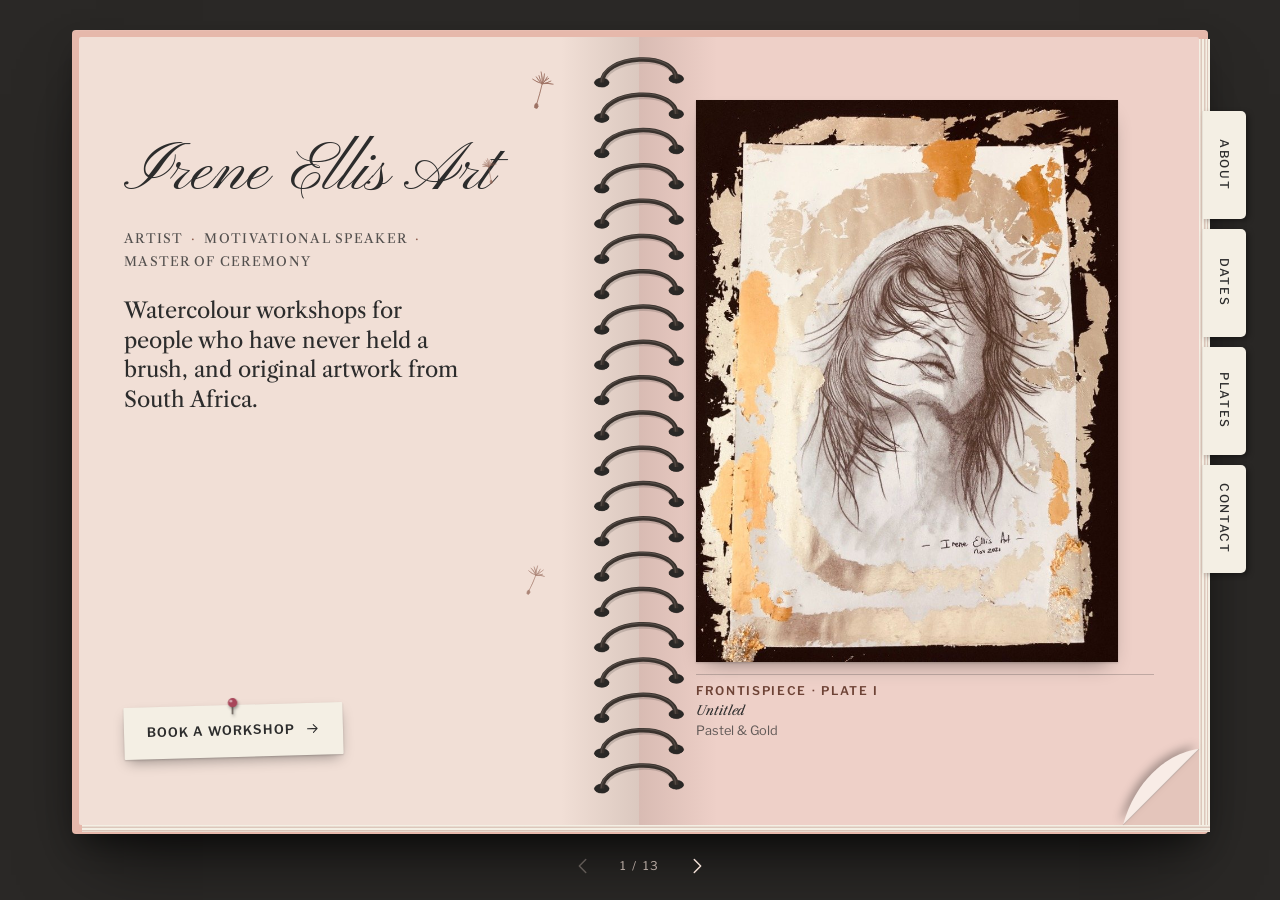
==== commit 8aefa8ad: "Contact: the two profile pictures at the size they are shown Both social pictures were 147px files f" ====
--- a/index.html
+++ b/index.html
@@ -572,13 +572,12 @@
                 <ul class="social">
                   <li>
                     <a class="social__link" href="https://www.facebook.com/ireneellisart613" target="_blank" rel="noopener">
-                      <!-- the Facebook picture is a two-panel card: the circle
-                           shows its left panel (the "Irene Ellis Art" lettering
-                           over her portrait), not the whole card shrunk to a
-                           smudge; see .social__pic--card in style.css -->
-                      <span class="social__pic social__pic--card">
-                        <img src="images/facebook-profile.png" alt="" width="147" height="147" loading="lazy" decoding="async" />
-                      </span>
+                      <!-- Irene's Facebook picture is a two-panel business
+                           card; the file is cropped to its left panel (the
+                           "Irene Ellis Art" lettering over her portrait), so
+                           the circle shows that and not the whole card shrunk
+                           to a smudge. 64px is all the source has. -->
+                      <img class="social__pic" src="images/facebook-profile.png" alt="" width="64" height="64" loading="lazy" decoding="async" />
                       <span class="social__text">
                         <span class="social__where">Facebook</span>
                         <span class="social__name">Irene Ellis ART</span>
@@ -587,7 +586,7 @@
                   </li>
                   <li>
                     <a class="social__link" href="https://www.instagram.com/ireneellisart/" target="_blank" rel="noopener">
-                      <img class="social__pic" src="images/instagram-profile.png" alt="" width="147" height="147" loading="lazy" decoding="async" />
+                      <img class="social__pic" src="images/instagram-profile.png" alt="" width="104" height="104" loading="lazy" decoding="async" />
                       <span class="social__text">
                         <span class="social__where">Instagram</span>
                         <span class="social__name">ireneellisart</span>
--- a/style.css
+++ b/style.css
@@ -5,12 +5,49 @@
    book.js turns them; this file is the paper, the ink and the furniture.
    ============================================================ */
 
+/* ---------- Fallback faces, matched to the web fonts' metrics ----------
+   While Caslon, Franklin and Pinyon are still arriving, the browser sets
+   the page in a local face. Left to itself that face is wider or narrower
+   and the lines wrap differently, so the roles and the offer jumped by
+   28px on every cold load as the real fonts landed. These three faces are
+   the local Times, Arial and Times Italic scaled so their lines run the
+   same length (size-adjust: the ratio of each pair's widths over the
+   offer sentence, measured with fontTools) and given the web fonts'
+   ascent and descent, so the lines sit where they will sit. On a machine
+   without those faces the next name in the stack is used, unadjusted. */
+@font-face {
+  font-family: "Caslon Fallback";
+  src: local("Times New Roman"), local("TimesNewRomanPSMT"), local("Liberation Serif");
+  size-adjust: 117.9%;
+  ascent-override: 97%;
+  descent-override: 26%;
+  line-gap-override: 0%;
+}
+@font-face {
+  font-family: "Franklin Fallback";
+  src: local("Arial"), local("ArialMT"), local("Liberation Sans");
+  size-adjust: 102%;
+  ascent-override: 96.6%;
+  descent-override: 24.6%;
+  line-gap-override: 0%;
+}
+@font-face {
+  font-family: "Pinyon Fallback";
+  font-style: italic;
+  src: local("Times New Roman Italic"), local("TimesNewRomanPS-ItalicMT"), local("Liberation Serif Italic");
+  size-adjust: 94.6%;
+  ascent-override: 86.3%;
+  descent-override: 38.4%;
+  line-gap-override: 0%;
+}
+
 /* ---------- Brand palette and the few numbers everything shares ---------- */
 :root {
   --color-pink: #eed0c8; /* the right-hand pages */
   --color-blush: #f1dfd6; /* the left-hand pages */
   --color-rose: #e6b8ab; /* the endpaper: the cover's rim around the pages */
   --color-tan: #f4efe4; /* the fore-edges, the tabs, the paper slips */
+  --paper-edge: #dcc7bb; /* the shade between the page edges of the block */
   --color-white: #fdfdfd; /* form fields */
   --color-text: #2c2c2c; /* all readable copy */
   /* The accent used to be #bb8b79. Measured against the pink backgrounds it
@@ -41,6 +78,20 @@
   --color-light: #f1dfd6; /* text on the board */
   --color-light-muted: rgba(241, 223, 214, 0.72); /* 6.7:1 on the board */
 
+  /* --- Rules --- the hairlines, at three strengths and no more: soft
+     between list items and dates, plain under headings and labels, strong
+     under a page heading and around a quiet button. Six slightly different
+     strengths read as uneven; three read as a system. */
+  --rule-soft: rgba(44, 44, 44, 0.16);
+  --rule: rgba(44, 44, 44, 0.24);
+  --rule-strong: rgba(44, 44, 44, 0.4);
+
+  /* --- The coil --- its colours live here, not in the SVG, so a palette
+     change reaches it (the geometry stays hand-tuned in index.html) */
+  --coil-wire: #3a322d;
+  --coil-hole: #2a2826; /* through the page to the board */
+  --coil-highlight: #6b615b;
+
   /* --- Type roles — three families, three jobs ---
      display: Pinyon Script, for the wordmark and the spread titles ONLY
      serif:   Libre Caslon Text, for everything that is read: the story,
@@ -49,9 +100,9 @@
      ui:      Libre Franklin, for labels, folios, tabs, fields and buttons.
               A Franklin Gothic is what museum wall labels are set in.
      (EB Garamond and Inter did these jobs in the earlier, scrolling site.) */
-  --font-display: "Pinyon Script", cursive;
-  --font-serif: "Libre Caslon Text", "Iowan Old Style", Georgia, serif;
-  --font-ui: "Libre Franklin", "Franklin Gothic Medium", "Helvetica Neue", Arial, sans-serif;
+  --font-display: "Pinyon Script", "Pinyon Fallback", "Times New Roman", serif;
+  --font-serif: "Libre Caslon Text", "Caslon Fallback", Georgia, serif;
+  --font-ui: "Libre Franklin", "Franklin Fallback", "Helvetica Neue", Arial, sans-serif;
   /* (the served Libre Franklin has no tabular figures — tnum — so only the
      Caslon day numbers can be asked to line up; asking Franklin does nothing) */
 
@@ -237,8 +288,7 @@
   background: var(--color-tan);
   color: var(--color-text);
   font: 600 var(--text-small) / 1.2 var(--font-ui);
-  letter-spacing: var(--track-button);
-  text-decoration: none;
+  text-decoration: none; /* sentence case, so no tracking */
   box-shadow: var(--shadow-paper);
   transform: translateY(calc(-100% - 24px));
   clip-path: inset(100%);
@@ -281,7 +331,7 @@
   position: relative;
   /* the cover's rim: rose endpaper showing all round the pages */
   background: var(--color-rose);
-  padding: 7px 9px 9px 7px;
+  padding: 7px 14px 14px 7px; /* more on the right and foot: the page block sits there, and the rim still shows past it */
   border-radius: 4px;
   box-shadow:
     0 40px 70px -24px rgba(0, 0, 0, 0.7),
@@ -298,8 +348,13 @@
   perspective-origin: 50% 50%;
 }
 
-/* The block of pages under the open ones: thin tan stripes along the
-   right fore-edge and the foot. */
+/* The block of pages under the open ones, showing along the right
+   fore-edge and the foot: tan page edges with a hair of shade between
+   them. The stripes fall on whole pixels (2px paper, 1px shade) so they
+   resolve as page lines on a 1x screen instead of blurring to one sliver,
+   and a second, offset set is laid over them at half strength so the
+   edges are not perfectly even — pages are not. The rose rim of the cover
+   still shows beyond them. */
 .book__pages::before,
 .book__pages::after {
   content: "";
@@ -309,25 +364,21 @@
 }
 .book__pages::before {
   top: 2px;
-  bottom: -5px;
-  right: -7px;
-  width: 7px;
-  background: repeating-linear-gradient(
-    to right,
-    var(--color-tan) 0 1.5px,
-    #dcc7bb 1.5px 2.4px
-  );
+  bottom: -7px;
+  right: -11px;
+  width: 11px;
+  background:
+    repeating-linear-gradient(to right, transparent 0 1px, rgba(220, 199, 187, 0.5) 1px 2px, transparent 2px 5px),
+    repeating-linear-gradient(to right, var(--color-tan) 0 2px, var(--paper-edge) 2px 3px);
 }
 .book__pages::after {
   left: 3px;
-  right: -7px;
-  bottom: -5px;
-  height: 5px;
-  background: repeating-linear-gradient(
-    to bottom,
-    var(--color-tan) 0 1.2px,
-    #dcc7bb 1.2px 1.9px
-  );
+  right: -11px;
+  bottom: -7px;
+  height: 7px;
+  background:
+    repeating-linear-gradient(to bottom, transparent 0 1px, rgba(220, 199, 187, 0.5) 1px 2px, transparent 2px 5px),
+    repeating-linear-gradient(to bottom, var(--color-tan) 0 2px, var(--paper-edge) 2px 3px);
 }
 
 /* ---------- a page ---------- */
@@ -535,6 +586,8 @@
 .folio__mark {
   pointer-events: auto;
   text-decoration: none;
+  padding: 12px 0; /* a 24px-tall target on an 11px line */
+  margin: -12px 0;
 }
 .folio__mark:hover {
   color: var(--color-text);
@@ -547,7 +600,9 @@
 /* ============================================================
    THE WORDS — the catalogue's voices
    ============================================================ */
-/* The spread title: the one place besides the wordmark that uses the script */
+/* The spread title: the one place besides the wordmark that uses the script.
+   (The italic fallback face is declared italic, so the script's stand-in
+   slants while Pinyon loads; the script itself is upright.) */
 .spread-title {
   font: 400 var(--text-spread-title) / 1 var(--font-display);
   color: var(--color-text);
@@ -573,7 +628,7 @@
   color: var(--color-text);
   padding: calc(var(--u) * 1.2) 0 var(--space-2);
   margin: 0 0 calc(var(--u) * 2.4);
-  border-bottom: 1px solid rgba(44, 44, 44, 0.4);
+  border-bottom: 1px solid var(--rule-strong);
 }
 
 /* A subheading inside a page */
@@ -619,11 +674,11 @@
 }
 .expect li {
   padding: 10px 0;
-  border-top: 1px solid rgba(44, 44, 44, 0.18);
+  border-top: 1px solid var(--rule-soft);
   line-height: 1.5;
 }
 .expect li:last-child {
-  border-bottom: 1px solid rgba(44, 44, 44, 0.18);
+  border-bottom: 1px solid var(--rule-soft);
 }
 .expect strong {
   font-weight: 700;
@@ -928,7 +983,7 @@
   gap: 3px;
   margin-top: var(--space-3);
   padding-top: var(--space-2);
-  border-top: 1px solid rgba(44, 44, 44, 0.22);
+  border-top: 1px solid var(--rule);
   justify-self: stretch;
   /* counts for nothing when the plate's width is worked out, then takes
      the picture's full width — so a long line wraps under the picture
@@ -1046,7 +1101,7 @@
 .button--quiet {
   background: transparent;
   color: var(--color-text);
-  box-shadow: inset 0 0 0 1px rgba(44, 44, 44, 0.45);
+  box-shadow: inset 0 0 0 1px var(--rule-strong);
 }
 .button--quiet:hover {
   background: rgba(44, 44, 44, 0.06);
@@ -1110,7 +1165,7 @@
   color: var(--color-ink-soft);
   padding-bottom: var(--space-1);
   margin: var(--space-3) 0 0;
-  border-bottom: 1px solid rgba(44, 44, 44, 0.24);
+  border-bottom: 1px solid var(--rule);
 }
 .workshops__dates {
   display: grid;
@@ -1130,7 +1185,7 @@
   min-height: 48px;
   padding: var(--space-2) var(--space-1) var(--space-2) 0;
   border: 0;
-  border-bottom: 1px solid rgba(44, 44, 44, 0.16);
+  border-bottom: 1px solid var(--rule-soft);
   background: transparent;
   text-align: left;
   font-family: var(--font-serif);
@@ -1253,7 +1308,7 @@
   align-items: center;
   gap: var(--space-4);
   padding: var(--space-3) 0;
-  border-bottom: 1px solid rgba(44, 44, 44, 0.16);
+  border-bottom: 1px solid var(--rule-soft);
   text-decoration: none;
 }
 .social__link:hover .social__name {
@@ -1269,24 +1324,6 @@
   object-fit: cover;
   box-shadow: 0 2px 6px -2px rgba(0, 0, 0, 0.34);
 }
-/* The Facebook picture is a business card (two panels, a QR code) inside
-   a story ring; whole, at 52px, it is grey smudges with a blue halo. The
-   circle shows the card's left panel — the lettering over the portrait —
-   which is the recognisable half and matches the Instagram roundel. */
-.social__pic--card {
-  display: block;
-  overflow: hidden;
-  position: relative;
-}
-.social__pic--card img {
-  position: absolute;
-  width: 118px;
-  height: 118px;
-  max-width: none;
-  left: -12px;
-  top: -30px;
-  border-radius: 0;
-}
 .social__text {
   display: grid;
   gap: 2px;
@@ -1310,7 +1347,7 @@
 .colophon {
   margin-top: calc(var(--u) * 4);
   padding-top: var(--space-4);
-  border-top: 1px solid rgba(44, 44, 44, 0.24);
+  border-top: 1px solid var(--rule);
   font: 400 var(--text-small) / 1.5 var(--font-ui);
   color: var(--color-ink-soft);
   max-width: 52ch;
@@ -1323,7 +1360,7 @@
   pointer-events: auto;
   margin-left: var(--space-4);
   color: var(--color-ink-muted);
-  text-decoration-color: rgba(44, 44, 44, 0.3);
+  text-decoration-color: var(--rule-strong);
 }
 .folio__admin:hover {
   color: var(--color-text);
@@ -1332,7 +1369,17 @@
 /* ============================================================
    THE FURNITURE — coil, corners, tabs, arrows
    ============================================================ */
-/* The wire coil down the gutter, above the pages */
+/* The wire coil down the gutter, above the pages. The ring drawings in
+   index.html carry fallback colours; these rules give them the tokens. */
+.coil-wire {
+  stroke: var(--coil-wire);
+}
+.coil-hole {
+  fill: var(--coil-hole);
+}
+.coil-light {
+  stroke: var(--coil-highlight);
+}
 .coil {
   position: absolute;
   top: 7px;
@@ -1421,6 +1468,7 @@
   z-index: 4;
 }
 .tab {
+  position: relative;
   display: flex;
   align-items: center;
   justify-content: center;
@@ -1448,9 +1496,6 @@
   font-weight: 600;
   transform: translateX(5px);
   box-shadow: 4px 3px 8px -1px rgba(0, 0, 0, 0.5), inset 1px 0 0 rgba(0, 0, 0, 0.06);
-}
-.tab {
-  position: relative;
 }
 
 /* The arrows under the book, with the page count between them */
@@ -1591,8 +1636,8 @@
   gap: var(--space-2);
   flex-wrap: wrap;
   padding: var(--space-2) 0;
-  border-top: 1px solid rgba(44, 44, 44, 0.24);
-  border-bottom: 1px solid rgba(44, 44, 44, 0.24);
+  border-top: 1px solid var(--rule);
+  border-bottom: 1px solid var(--rule);
   font-size: var(--text-body);
 }
 .signup__chip.is-set {
@@ -1743,7 +1788,7 @@
 /* the hairline under the picture is drawn on the mount, inset like the picture */
 .print .label .label__line--num {
   padding-top: var(--space-2);
-  border-top: 1px solid rgba(44, 44, 44, 0.22);
+  border-top: 1px solid var(--rule);
 }
 .print__nav {
   display: flex;
@@ -1780,6 +1825,9 @@
     --u: calc(var(--book-h) / 100);
     --page-pad: clamp(16px, 4vw, 22px); /* the outer margin; the coil side keeps its 38px */
     --gutter-pad: 38px;
+    /* the display type, a notch tighter on a small page */
+    --text-wordmark: clamp(2.8rem, 15vw, 4rem);
+    --text-spread-title: clamp(2.1rem, 11vw, 3rem);
   }
   @supports (height: 100dvh) {
     :root {
@@ -1796,7 +1844,7 @@
     height: var(--book-h);
   }
   .book {
-    padding: 6px 6px 7px 6px;
+    padding: 6px 11px 10px 6px;
   }
   .book__pages {
     inset: 6px 6px 7px 6px;
@@ -1804,13 +1852,14 @@
     perspective-origin: 0% 50%; /* the eye at the coil edge */
   }
   .book__pages::before {
-    right: -5px;
-    width: 5px;
+    right: -8px;
+    width: 8px;
+    bottom: -5px;
   }
   .book__pages::after {
-    right: -5px;
-    bottom: -4px;
-    height: 4px;
+    right: -8px;
+    bottom: -5px;
+    height: 5px;
   }
 
   /* every page is the whole book, turning about the left (coil) edge */
@@ -1877,11 +1926,6 @@
     display: none;
   }
 
-  /* the type, a notch tighter on a small page */
-  :root {
-    --text-wordmark: clamp(2.8rem, 15vw, 4rem);
-    --text-spread-title: clamp(2.1rem, 11vw, 3rem);
-  }
   .page--title .page__body {
     padding-top: calc(var(--u) * 5);
   }
@@ -1981,11 +2025,11 @@
   }
   .turnbar .arrow--prev {
     order: -1;
-    border-right: 1px solid rgba(44, 44, 44, 0.16);
+    border-right: 1px solid var(--rule-soft);
   }
   .turnbar .arrow--next {
     order: 1;
-    border-left: 1px solid rgba(44, 44, 44, 0.16);
+    border-left: 1px solid var(--rule-soft);
   }
   .turnbar .arrow:hover {
     background: rgba(253, 253, 253, 0.5);
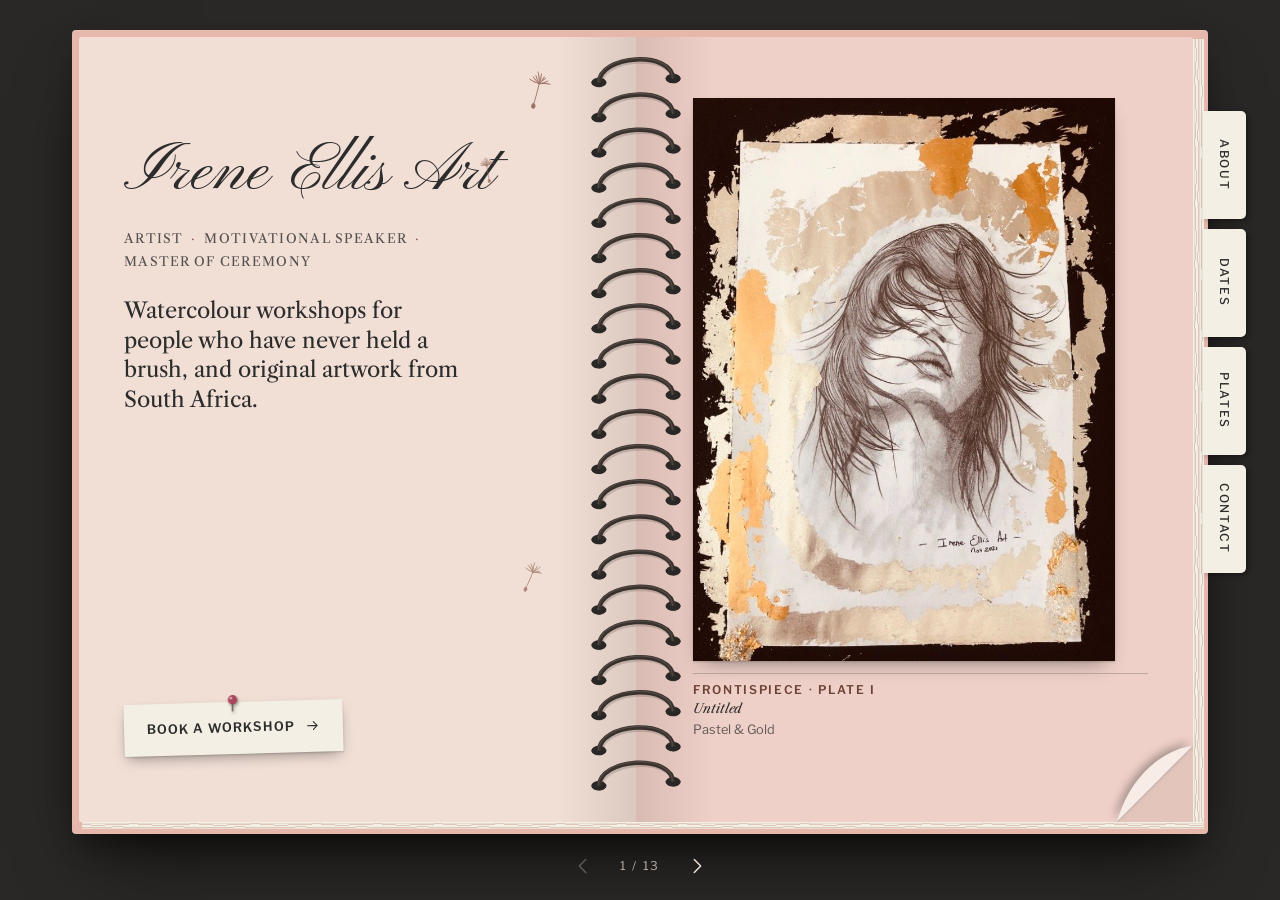
==== commit f77461c2: "Programme: the email form in view on a laptop too Moving the "Be the first to hear" form onto the Pr" ====
--- a/index.html
+++ b/index.html
@@ -343,18 +343,18 @@
                   Learn watercolour from the very first wash. Irene's workshops
                   are made for beginners — no experience needed — in small groups
                   with time for everyone. Pick a date to book your place.
+                  <!-- VENUE AND COST — Stiaan: fill these in once Irene confirms
+                       them. Replace the sentence below with something like
+                       "At <venue>, <town> · R<amount> per person, materials
+                       included". Until then it says honestly that both come with
+                       the booking, rather than guessing. (It closes the intro
+                       paragraph rather than standing alone, so the email form
+                       at the foot of this page stays in view on a laptop.) -->
+                  <span class="note">Venue and cost are confirmed with you when you book.</span>
                 </p>
                 <!-- Phones only: here the dates are one page on, so say so
                      rather than asking for a date that is not in view. -->
                 <p class="next-page">The dates are on the next page.</p>
-                <!-- VENUE AND COST — Stiaan: fill these in once Irene confirms
-                     them. Replace the sentence below with something like
-                     "At <venue>, <town> · R<amount> per person, materials
-                     included". Until then it says honestly that both come with
-                     the booking, rather than guessing. -->
-                <p class="note">
-                  Venue and cost are confirmed with you when you book.
-                </p>
                 <h3 class="small-title">What to expect</h3>
                 <ul class="expect">
                   <li>
--- a/style.css
+++ b/style.css
@@ -19,6 +19,17 @@
   font-family: "Caslon Fallback";
   src: local("Times New Roman"), local("TimesNewRomanPSMT"), local("Liberation Serif");
   size-adjust: 117.9%;
+  ascent-override: 97%;
+  descent-override: 26%;
+  line-gap-override: 0%;
+}
+/* The roles line is capitals, and Times' capitals run 5.6% wider than
+   Caslon's where its lower case runs 1% wider, so one adjustment cannot
+   serve both: the capitals get their own face, scaled for capitals. */
+@font-face {
+  font-family: "Caslon Caps Fallback";
+  src: local("Times New Roman"), local("TimesNewRomanPSMT"), local("Liberation Serif");
+  size-adjust: 111.7%;
   ascent-override: 97%;
   descent-override: 26%;
   line-gap-override: 0%;
@@ -102,6 +113,7 @@
      (EB Garamond and Inter did these jobs in the earlier, scrolling site.) */
   --font-display: "Pinyon Script", "Pinyon Fallback", "Times New Roman", serif;
   --font-serif: "Libre Caslon Text", "Caslon Fallback", Georgia, serif;
+  --font-serif-caps: "Libre Caslon Text", "Caslon Caps Fallback", Georgia, serif; /* the roles line only */
   --font-ui: "Libre Franklin", "Franklin Fallback", "Helvetica Neue", Arial, sans-serif;
   /* (the served Libre Franklin has no tabular figures — tnum — so only the
      Caslon day numbers can be asked to line up; asking Franklin does nothing) */
@@ -244,12 +256,6 @@
   outline-offset: 3px;
   box-shadow: 0 0 0 5px rgba(253, 253, 253, 0.85);
 }
-/* a scrolling page that takes focus as a whole draws its ring inside its
-   edge, where the fade at its foot cannot cut it */
-.page__body--scroll:focus-visible {
-  outline-offset: -3px;
-  box-shadow: none;
-}
 /* headings only take focus from the script after a turn; no ring for that */
 h1[tabindex]:focus-visible,
 h2[tabindex]:focus-visible,
@@ -341,7 +347,7 @@
 
 .book__pages {
   position: absolute;
-  inset: 7px 9px 9px 7px;
+  inset: 7px 15px 12px 7px; /* more on the right and foot: the page block sits there (11px and 7px), and the rim shows past it */
   /* the 3D stage for the turn: the eye sits at the gutter, so a page
      standing on its edge there is exactly edge-on, and invisible */
   perspective: 3800px;
@@ -353,8 +359,12 @@
    them. The stripes fall on whole pixels (2px paper, 1px shade) so they
    resolve as page lines on a 1x screen instead of blurring to one sliver,
    and a second, offset set is laid over them at half strength so the
-   edges are not perfectly even — pages are not. The rose rim of the cover
-   still shows beyond them. */
+   spacing is not perfectly even. Over both sits a small drawn tile (an
+   SVG, 11 by 61px) in which each page line steps a pixel sideways for a
+   stretch and back, at a different height for each line, so the edges
+   wander along their length as a block of torn-edged pages does, instead
+   of running as ruled lines. The rose rim of the cover still shows
+   beyond them: the block ends 4px short of the cover's edge. */
 .book__pages::before,
 .book__pages::after {
   content: "";
@@ -368,6 +378,7 @@
   right: -11px;
   width: 11px;
   background:
+    url("data:image/svg+xml,%3Csvg xmlns='http://www.w3.org/2000/svg' width='11' height='61'%3E%3Cpath fill='%23f4efe4' d='M2 9h1v14H2zM5 30h1v11H5zM8 47h1v11H8zM2 38h1v8H2z'/%3E%3Cpath fill='%23dcc7bb' d='M3 9h1v14H3zM4 30h1v11H4zM9 47h1v11H9zM1 38h1v8H1z'/%3E%3C/svg%3E") 0 0 / 11px 61px repeat-y,
     repeating-linear-gradient(to right, transparent 0 1px, rgba(220, 199, 187, 0.5) 1px 2px, transparent 2px 5px),
     repeating-linear-gradient(to right, var(--color-tan) 0 2px, var(--paper-edge) 2px 3px);
 }
@@ -377,6 +388,7 @@
   bottom: -7px;
   height: 7px;
   background:
+    url("data:image/svg+xml,%3Csvg xmlns='http://www.w3.org/2000/svg' width='61' height='7'%3E%3Cpath fill='%23f4efe4' d='M9 2h14v1H9zM30 5h11v1H30zM47 2h9v1H47z'/%3E%3Cpath fill='%23dcc7bb' d='M9 3h14v1H9zM30 4h11v1H30zM47 1h9v1H47z'/%3E%3C/svg%3E") 0 0 / 61px 7px repeat-x,
     repeating-linear-gradient(to bottom, transparent 0 1px, rgba(220, 199, 187, 0.5) 1px 2px, transparent 2px 5px),
     repeating-linear-gradient(to bottom, var(--color-tan) 0 2px, var(--paper-edge) 2px 3px);
 }
@@ -398,11 +410,13 @@
 }
 .page--left {
   left: 0;
+  --paper: var(--color-blush); /* this page's paper colour, for the fade at a scroller's foot */
   transform-origin: 100% 50%; /* turns about the gutter, its right edge */
   border-radius: 2px 0 0 2px;
 }
 .page--right {
   left: 50%;
+  --paper: var(--color-pink);
   background: var(--color-pink);
   transform-origin: 0% 50%; /* turns about the gutter, its left edge */
   border-radius: 0 2px 2px 0;
@@ -518,10 +532,22 @@
   background: transparent;
 }
 /* when there IS more below (book.js adds the class), the last lines fade,
-   so the page visibly continues rather than looking cut off */
-.page__body--scroll.is-scrollable:not(.is-at-end) {
-  -webkit-mask-image: linear-gradient(to bottom, #000 calc(100% - 44px), transparent);
-  mask-image: linear-gradient(to bottom, #000 calc(100% - 44px), transparent);
+   so the page visibly continues rather than looking cut off. The fade is
+   a wash of the paper's colour that sticks to the foot of the scroller
+   (not a mask on the scroller: a mask also cut away the focus ring the
+   story page wears when it is reached by keyboard) */
+.page__body--scroll::after {
+  content: "";
+  display: none;
+  position: sticky;
+  bottom: 0;
+  height: 44px;
+  margin-top: -44px; /* over the last lines, adding nothing to the scroll */
+  pointer-events: none;
+  background: linear-gradient(to bottom, transparent, var(--paper));
+}
+.page__body--scroll.is-scrollable:not(.is-at-end)::after {
+  display: block;
 }
 
 /* A page that holds one plate lets it fill the room between title and label */
@@ -651,11 +677,10 @@
   color: var(--color-ink-soft);
   margin: calc(var(--u) * -0.6) 0 calc(var(--u) * 1.8);
 }
+/* the venue-and-cost sentence: the intro's last, in italic */
 .note {
-  margin-top: calc(var(--u) * 1.8);
   font-style: italic;
   color: var(--color-ink-soft);
-  font-size: var(--text-body);
 }
 
 /* "The dates are on the next page": only a phone needs telling */
@@ -736,6 +761,31 @@
     overflow-y: auto;
   }
 }
+/* A short book (a laptop screen of 768px or less): the Programme's left
+   page closes its ranks a little, so the email form at its foot stays in
+   view beside the dates instead of a page-turn's scroll below the edge */
+@media (max-height: 820px) {
+  #programme .spread-title {
+    margin-bottom: var(--space-1);
+  }
+  #programme .intro,
+  #programme .expect li {
+    line-height: 1.38;
+  }
+  #programme .small-title {
+    margin: var(--u) 0 var(--space-2);
+  }
+  #programme .expect li {
+    padding: 4px 0;
+  }
+  #programme .notify {
+    margin-top: 0;
+  }
+  #programme .notify__text,
+  #programme .notify .field-label {
+    margin-bottom: var(--space-1);
+  }
+}
 .wordmark {
   font: 400 var(--text-wordmark) / 1.02 var(--font-display);
   color: var(--color-text);
@@ -755,7 +805,7 @@
   flex-wrap: wrap;
   column-gap: 0.6em;
   row-gap: 0.1em;
-  font: 400 calc(var(--text-body) * 0.78) / 1.7 var(--font-serif);
+  font: 400 calc(var(--text-body) * 0.78) / 1.7 var(--font-serif-caps);
   text-transform: uppercase;
   letter-spacing: 0.1em;
   color: var(--color-ink-soft);
@@ -770,7 +820,10 @@
 .offer {
   font-size: var(--text-lead);
   line-height: 1.38;
-  max-width: 24ch;
+  /* measured in em, not ch: a ch is the width of the face's zero, and
+     Caslon's is 8% wider than the fallback's, so a ch measure wrapped the
+     offer differently while the fonts were still arriving (24ch of Caslon) */
+  max-width: 15.4em;
   text-wrap: pretty;
 }
 
@@ -1383,10 +1436,10 @@
 .coil {
   position: absolute;
   top: 7px;
-  bottom: 9px;
+  bottom: 12px;
   left: 50%;
   width: 120px;
-  margin-left: -61px; /* centred on the gutter (half the width, less the rim's offset) */
+  margin-left: -64px; /* centred on the gutter: half the width, less the 4px the pages sit left of centre (7px rim, 15px block) */
   pointer-events: none;
   z-index: 8;
 }
@@ -1400,7 +1453,7 @@
 /* The lifted corners: a page corner curling back, inviting the turn */
 .corner {
   position: absolute;
-  bottom: 9px;
+  bottom: 12px; /* the pages' foot */
   width: 76px;
   height: 76px;
   padding: 0;
@@ -1411,7 +1464,7 @@
   transition: transform 180ms ease-out, opacity 150ms ease-out;
 }
 .corner--next {
-  right: 9px;
+  right: 15px; /* the pages' right edge */
   transform-origin: 100% 100%;
 }
 .corner--prev {
@@ -1815,7 +1868,7 @@
    changes, change the other, or the styles will show single pages while
    the script turns spreads.
    ============================================================ */
-@media (max-width: 720px), (max-width: 1000px) and (orientation: portrait) {
+@media (max-width: 720px), (max-width: 1024px) and (orientation: portrait) {
   :root {
     --board-pad: 10px;
     --board-side: 10px;
@@ -1828,6 +1881,9 @@
     /* the display type, a notch tighter on a small page */
     --text-wordmark: clamp(2.8rem, 15vw, 4rem);
     --text-spread-title: clamp(2.1rem, 11vw, 3rem);
+    /* a plate alone on a phone page may take more of the page's height */
+    --plate-ceiling: 74;
+    --portrait-ceiling: 62;
   }
   @supports (height: 100dvh) {
     :root {
@@ -1847,7 +1903,7 @@
     padding: 6px 11px 10px 6px;
   }
   .book__pages {
-    inset: 6px 6px 7px 6px;
+    inset: 6px 11px 10px 6px; /* the block takes 8px and 5px of that; the rim shows past it */
     perspective: 1800px;
     perspective-origin: 0% 50%; /* the eye at the coil edge */
   }
@@ -1900,6 +1956,16 @@
     left: calc(var(--page-pad) * 0.5 + var(--gutter-pad));
     right: calc(var(--page-pad) + 50px); /* clear of the lifted corner */
   }
+  /* the folio is one line: on a left page "5 · continues" and the wordmark
+     do not both fit the foot, so the wordmark stands down while the page
+     has more below, and is back once it has been read to the end */
+  .folio__group,
+  .folio__mark {
+    white-space: nowrap;
+  }
+  .page__body--scroll.is-scrollable:not(.is-at-end) ~ .folio .folio__mark {
+    display: none;
+  }
   .page__body--scroll {
     padding-right: 4px;
   }
@@ -1908,7 +1974,7 @@
   .coil {
     left: -6px;
     top: 6px;
-    bottom: 7px;
+    bottom: 10px;
     width: 60px;
     margin-left: 0;
   }
@@ -1917,10 +1983,10 @@
   .corner {
     width: 64px;
     height: 64px;
-    bottom: 7px;
+    bottom: 10px;
   }
   .corner--next {
-    right: 6px;
+    right: 11px;
   }
   .corner--prev {
     display: none;
@@ -1933,15 +1999,11 @@
     max-width: 6.2em;
   }
   .offer {
-    max-width: 26ch;
+    max-width: 16.6em; /* 26ch of Caslon; em, for the reason given at .offer */
   }
   .workshops__grid,
   .message__row {
     grid-template-columns: minmax(0, 1fr);
-  }
-  :root {
-    --plate-ceiling: 74;
-    --portrait-ceiling: 62;
   }
   .notify__controls .field {
     flex-basis: 100%;
@@ -2220,9 +2282,10 @@
     position: static;
     height: auto;
     overflow: visible;
-    -webkit-mask-image: none;
-    mask-image: none;
     padding: 0;
+  }
+  .page__body--scroll::after {
+    display: none; /* no fade on paper */
   }
   .folio {
     position: static;
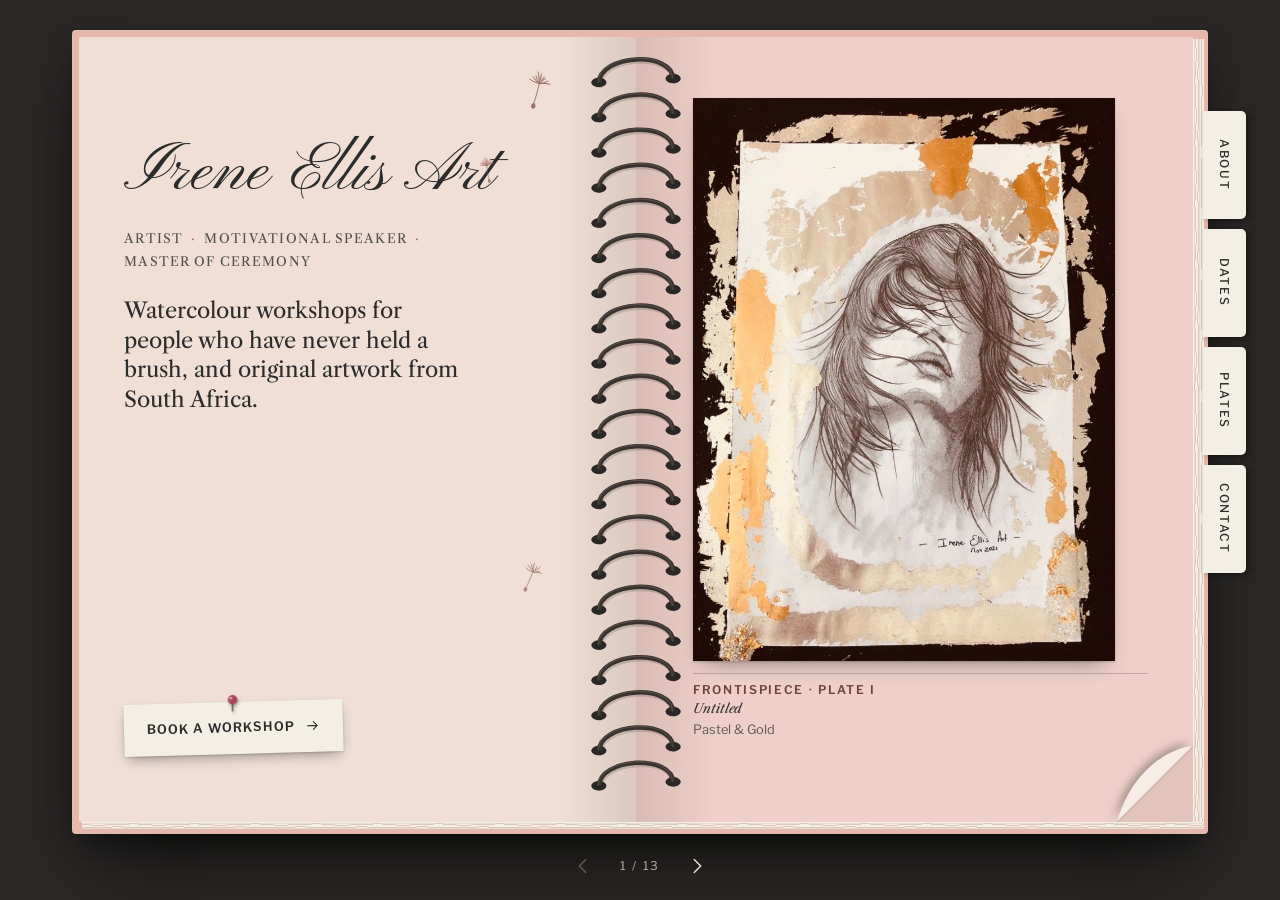
==== commit 0cb12bb6: "Loose print: "2 of 5" written on the mount The count line under the print sat on the board between t" ====
--- a/index.html
+++ b/index.html
@@ -769,12 +769,13 @@
       <figure class="print" data-print-figure>
         <!-- plates.js puts the picture in here when a plate is pressed -->
         <figcaption class="label" data-print-label></figcaption>
+        <!-- "2 of 5 · Flora & Fauna", the last line on the mount -->
+        <p class="print__count" data-print-count></p>
       </figure>
       <div class="print__nav">
         <button type="button" class="arrow arrow--print" data-print-step="-1" aria-label="Previous plate in this album">
           <svg viewBox="0 0 24 24" aria-hidden="true"><path d="M15 5l-7 7 7 7" /></svg>
         </button>
-        <p class="print__count" data-print-count></p>
         <button type="button" class="arrow arrow--print" data-print-step="1" aria-label="Next plate in this album">
           <svg viewBox="0 0 24 24" aria-hidden="true"><path d="M9 5l7 7-7 7" /></svg>
         </button>
--- a/style.css
+++ b/style.css
@@ -993,6 +993,12 @@
   /* the portrait's label: up to four lines of the small serif (the roles
      line wraps once when the picture is narrow) */
   --portrait-label-room: calc(var(--text-small) * 1.35 * 4 + 30px);
+  /* the lifted corner on the left page is a fixed 76px flap, outside the
+     page body; on a zoomed laptop the body's margins shrink under it and
+     its slope reaches the first letters of the portrait's last line, so
+     the room gives it up to 90px less two and a half margins (nothing at
+     ordinary sizes, 19px at 150% zoom on a 1440 screen) */
+  --corner-room: max(0px, 90px - var(--page-pad) * 2.5);
   --plate-ceiling: 70;
   --portrait-ceiling: 58;
 }
@@ -1002,7 +1008,7 @@
 .plate--portrait .plate__img {
   max-height: min(
     calc(var(--u) * var(--portrait-ceiling)),
-    calc(var(--page-room) - var(--text-spread-title) - var(--u) * 1.6 - var(--portrait-label-room) - var(--space-4))
+    calc(var(--page-room) - var(--text-spread-title) - var(--u) * 1.6 - var(--portrait-label-room) - var(--space-4) - var(--corner-room))
   );
 }
 /* The portrait's label keeps a floor width of its own, as a wall label
@@ -1396,10 +1402,21 @@
 /* the slip again on the back page, under "Looking for a date?" */
 .slip--back {
   margin-top: var(--space-3);
+  margin-bottom: calc(var(--u) * 4); /* the least room between the slip and the colophon */
+}
+/* the last page's body is a column, so the colophon rests at its foot
+   like a catalogue's small print, with at least four units above it */
+#contact .page--right .page__body {
+  display: flex;
+  flex-direction: column;
+}
+#contact .page--right .page__body > * {
+  flex: none;
 }
 .colophon {
-  margin-top: calc(var(--u) * 4);
+  margin-top: auto;
   padding-top: var(--space-4);
+  padding-bottom: var(--space-3); /* a breath above the folio line */
   border-top: 1px solid var(--rule);
   font: 400 var(--text-small) / 1.5 var(--font-ui);
   color: var(--color-ink-soft);
@@ -1824,7 +1841,7 @@
 }
 .print__img {
   max-width: 100%;
-  max-height: calc(94vh - 240px); /* room below for the label and arrows, above for the close X */
+  max-height: calc(94vh - 256px); /* room below for the label, the count and the arrows, above for the close X */
   width: auto;
   height: auto;
   padding: 10px 10px 0;
@@ -1833,7 +1850,7 @@
 .print .label {
   justify-self: stretch;
   margin-top: 0;
-  padding: var(--space-2) 10px 10px;
+  padding: var(--space-2) 10px var(--space-2);
   border-top: 0;
   background: var(--color-white);
   color: var(--color-text);
@@ -1843,20 +1860,24 @@
   padding-top: var(--space-2);
   border-top: 1px solid var(--rule);
 }
+/* "2 of 5 · Flora & Fauna": the last line on the mount, under the label
+   (on the board it fell across the dimmed page's running head) */
+.print__count {
+  justify-self: stretch;
+  margin: 0;
+  padding: 0 10px 10px;
+  background: var(--color-white);
+  font: 400 var(--text-label) / 1.3 var(--font-ui);
+  letter-spacing: var(--track-label);
+  text-transform: uppercase;
+  color: var(--color-ink-muted);
+}
 .print__nav {
   display: flex;
   align-items: center;
   justify-content: center;
-  gap: var(--space-3);
+  gap: var(--space-6);
   margin-top: var(--space-4);
-}
-.print__count {
-  min-width: 10em;
-  text-align: center;
-  font: 400 var(--text-label) / 1.3 var(--font-ui);
-  letter-spacing: var(--track-label);
-  text-transform: uppercase;
-  color: var(--color-light-muted);
 }
 .arrow--print {
   color: var(--color-light); /* (the base .arrow colour, kept for clarity) */
@@ -1884,6 +1905,7 @@
     /* a plate alone on a phone page may take more of the page's height */
     --plate-ceiling: 74;
     --portrait-ceiling: 62;
+    --corner-room: 0px; /* no back corner on a phone; the forward one is at the right, clear of the label */
   }
   @supports (height: 100dvh) {
     :root {
@@ -2122,7 +2144,7 @@
     padding: var(--space-6) var(--space-5) var(--space-5);
   }
   .print__img {
-    max-height: calc(94vh - 250px);
+    max-height: calc(94vh - 266px);
   }
 }
 
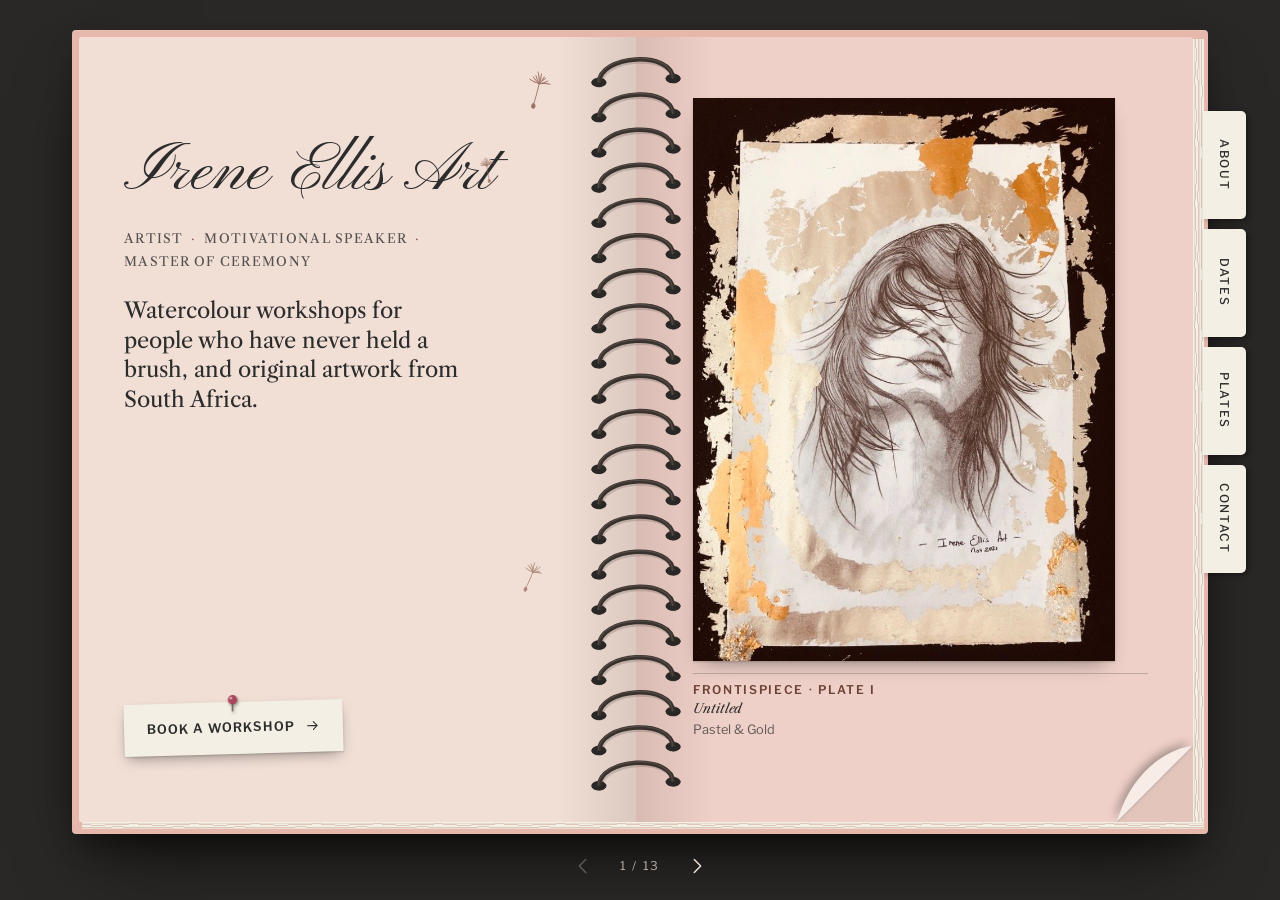
==== commit 857ef894: "Loose print: the album named once on the mount The mount read "Plate VII / Untitled / Flora & Fauna"" ====
--- a/index.html
+++ b/index.html
@@ -769,7 +769,7 @@
       <figure class="print" data-print-figure>
         <!-- plates.js puts the picture in here when a plate is pressed -->
         <figcaption class="label" data-print-label></figcaption>
-        <!-- "2 of 5 · Flora & Fauna", the last line on the mount -->
+        <!-- "2 of 5", the last line on the mount (the label names the album) -->
         <p class="print__count" data-print-count></p>
       </figure>
       <div class="print__nav">
--- a/style.css
+++ b/style.css
@@ -82,7 +82,6 @@
   --color-ink-soft: rgba(44, 44, 44, 0.8);
   --color-ink-muted: rgba(44, 44, 44, 0.72);
   --color-dark: #2a2826; /* the board the book lies on */
-  --color-dark-2: #38332f; /* a lighter board tone: hover on dark buttons */
   --color-red: #a8465a; /* the rose-red: focus rings, the pin, the close X */
   --color-error: #8c2f41; /* the rose-red deep enough to READ: 5.6:1 on pink */
   --color-placeholder: #6f6460; /* 5.6:1 on the white fields */
@@ -1128,6 +1127,12 @@
   line-height: 1.45;
 }
 
+/* A submit button is a paper tab glued to the page: tan, with the same
+   hairline edge the fields wear, and a tracked label in the ink — the
+   index tabs' grammar, flat on the paper. Under the hand it lightens to
+   white as the tabs do and its edge deepens a step as a field's does;
+   pressed, it sits down a pixel. The pinned slip stays the only lifted
+   thing on a page: a button throws no shadow. */
 .button {
   display: inline-flex;
   align-items: center;
@@ -1135,19 +1140,19 @@
   gap: var(--space-2);
   min-height: 44px;
   padding: 0 var(--space-5);
-  border: 0;
+  border: 1px solid var(--color-field-edge);
   border-radius: var(--radius-field);
-  background: var(--color-dark);
-  color: var(--color-light);
+  background: var(--color-tan);
+  color: var(--color-text);
   font: 600 var(--text-small) / 1 var(--font-ui);
   letter-spacing: var(--track-button);
   text-transform: uppercase;
   cursor: pointer;
-  box-shadow: 0 2px 6px -1px rgba(42, 40, 38, 0.4);
-  transition: background-color 150ms ease-out, transform 150ms ease-out;
+  transition: background-color 150ms ease-out, border-color 150ms ease-out, transform 150ms ease-out;
 }
 .button:hover {
-  background: var(--color-dark-2);
+  background: var(--color-white);
+  border-color: var(--color-accent-ink);
 }
 .button:active {
   transform: translateY(1px);
@@ -1157,13 +1162,24 @@
   cursor: progress;
   transform: none;
 }
-.button--quiet {
+/* On the tan booking slip a tan tab would vanish into the sheet, so there
+   the tab is cut from the page's pink paper and lightens to blush. */
+.loose .button {
+  background: var(--color-pink);
+}
+.loose .button:hover {
+  background: var(--color-blush);
+}
+/* the second choice ("Book another date"): the label and a hairline, no paper */
+.button--quiet,
+.loose .button--quiet {
   background: transparent;
-  color: var(--color-text);
-  box-shadow: inset 0 0 0 1px var(--rule-strong);
-}
-.button--quiet:hover {
+  border-color: var(--rule-strong);
+}
+.button--quiet:hover,
+.loose .button--quiet:hover {
   background: rgba(44, 44, 44, 0.06);
+  border-color: var(--rule-strong);
 }
 
 /* the line under a form that says what happened */
